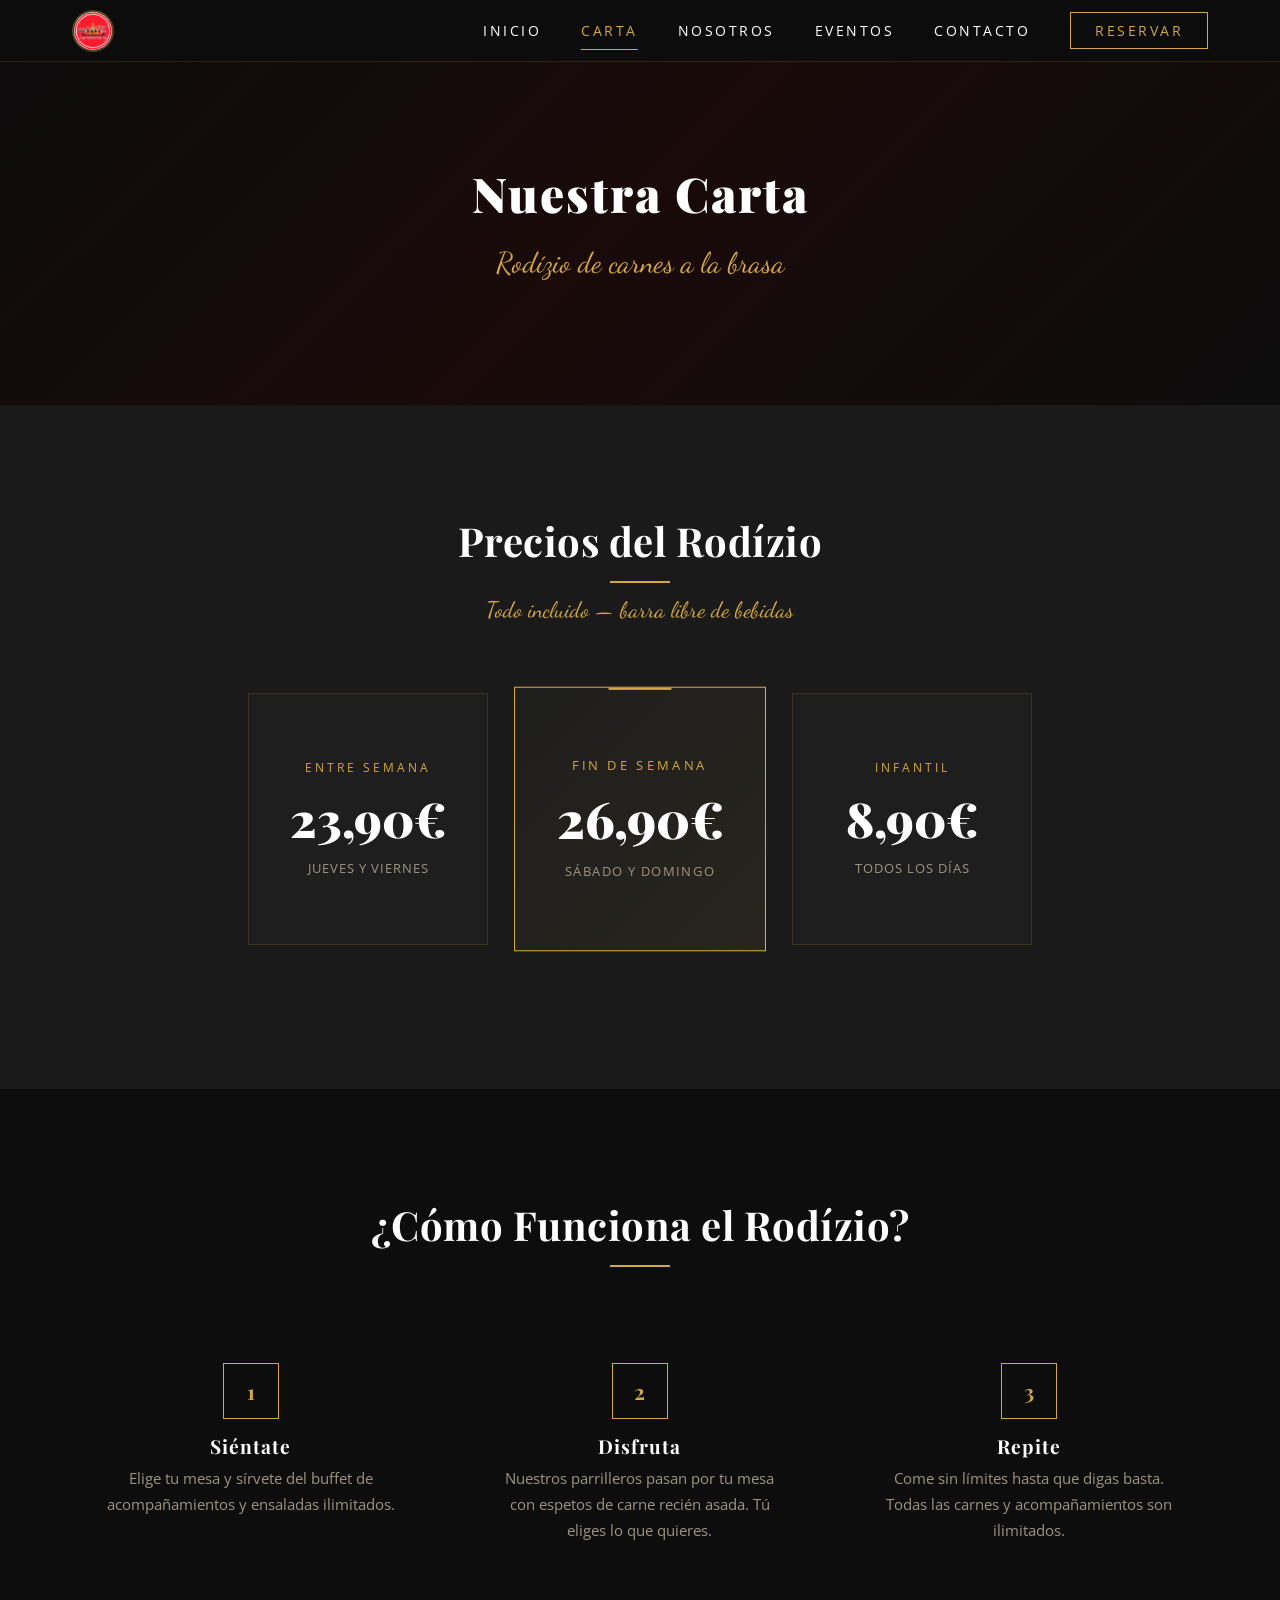
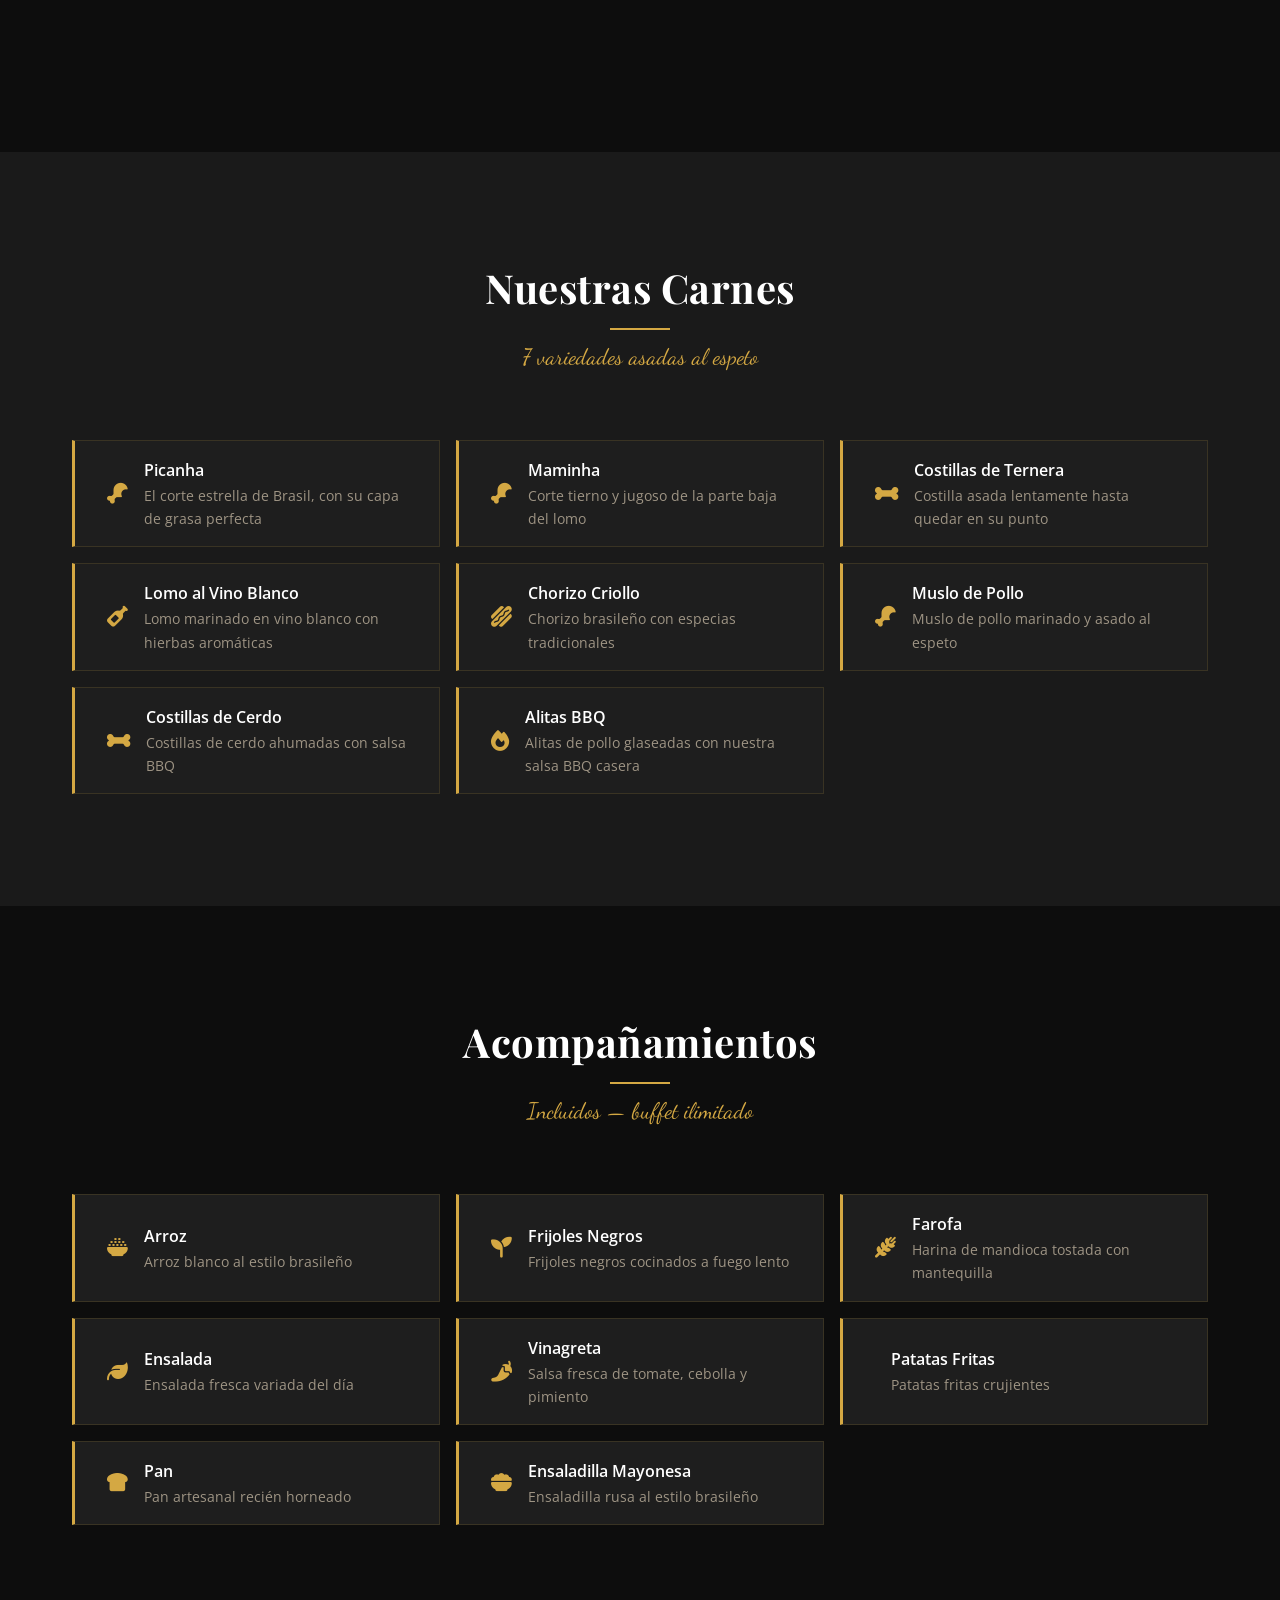
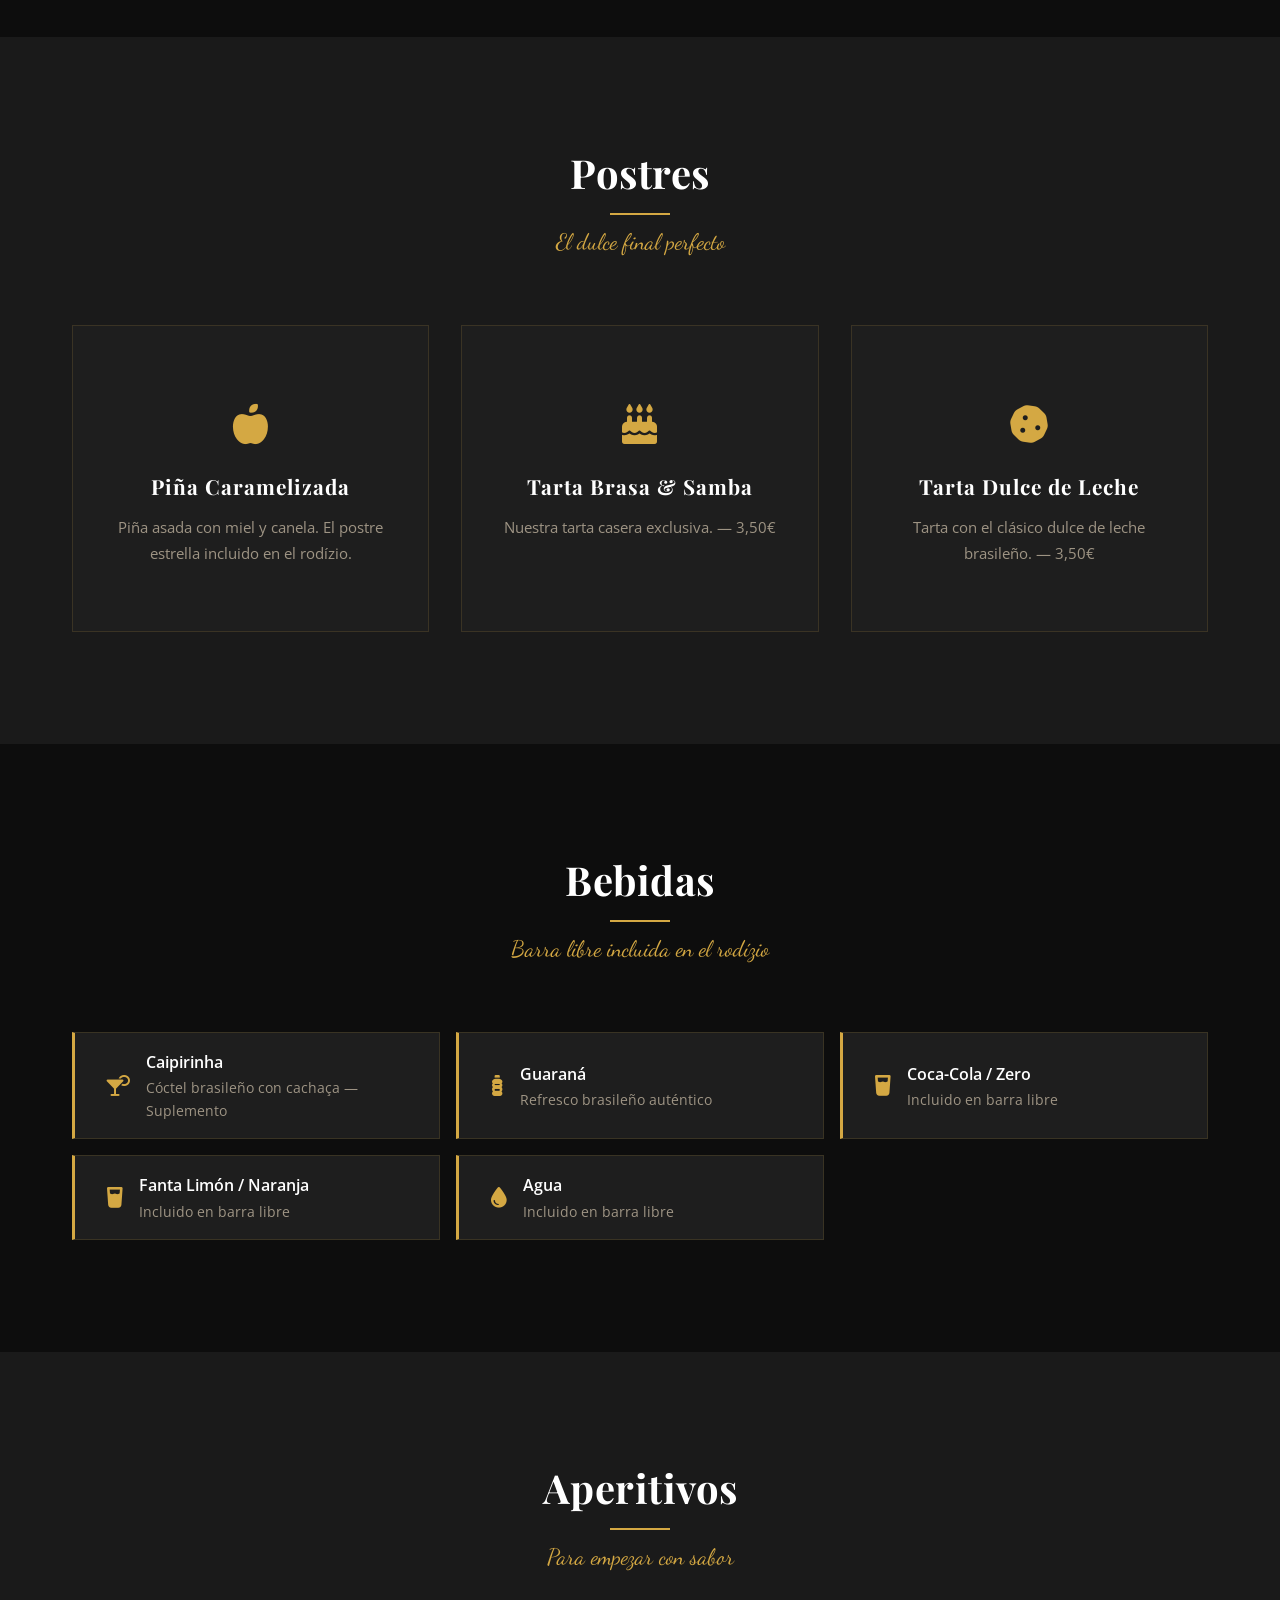
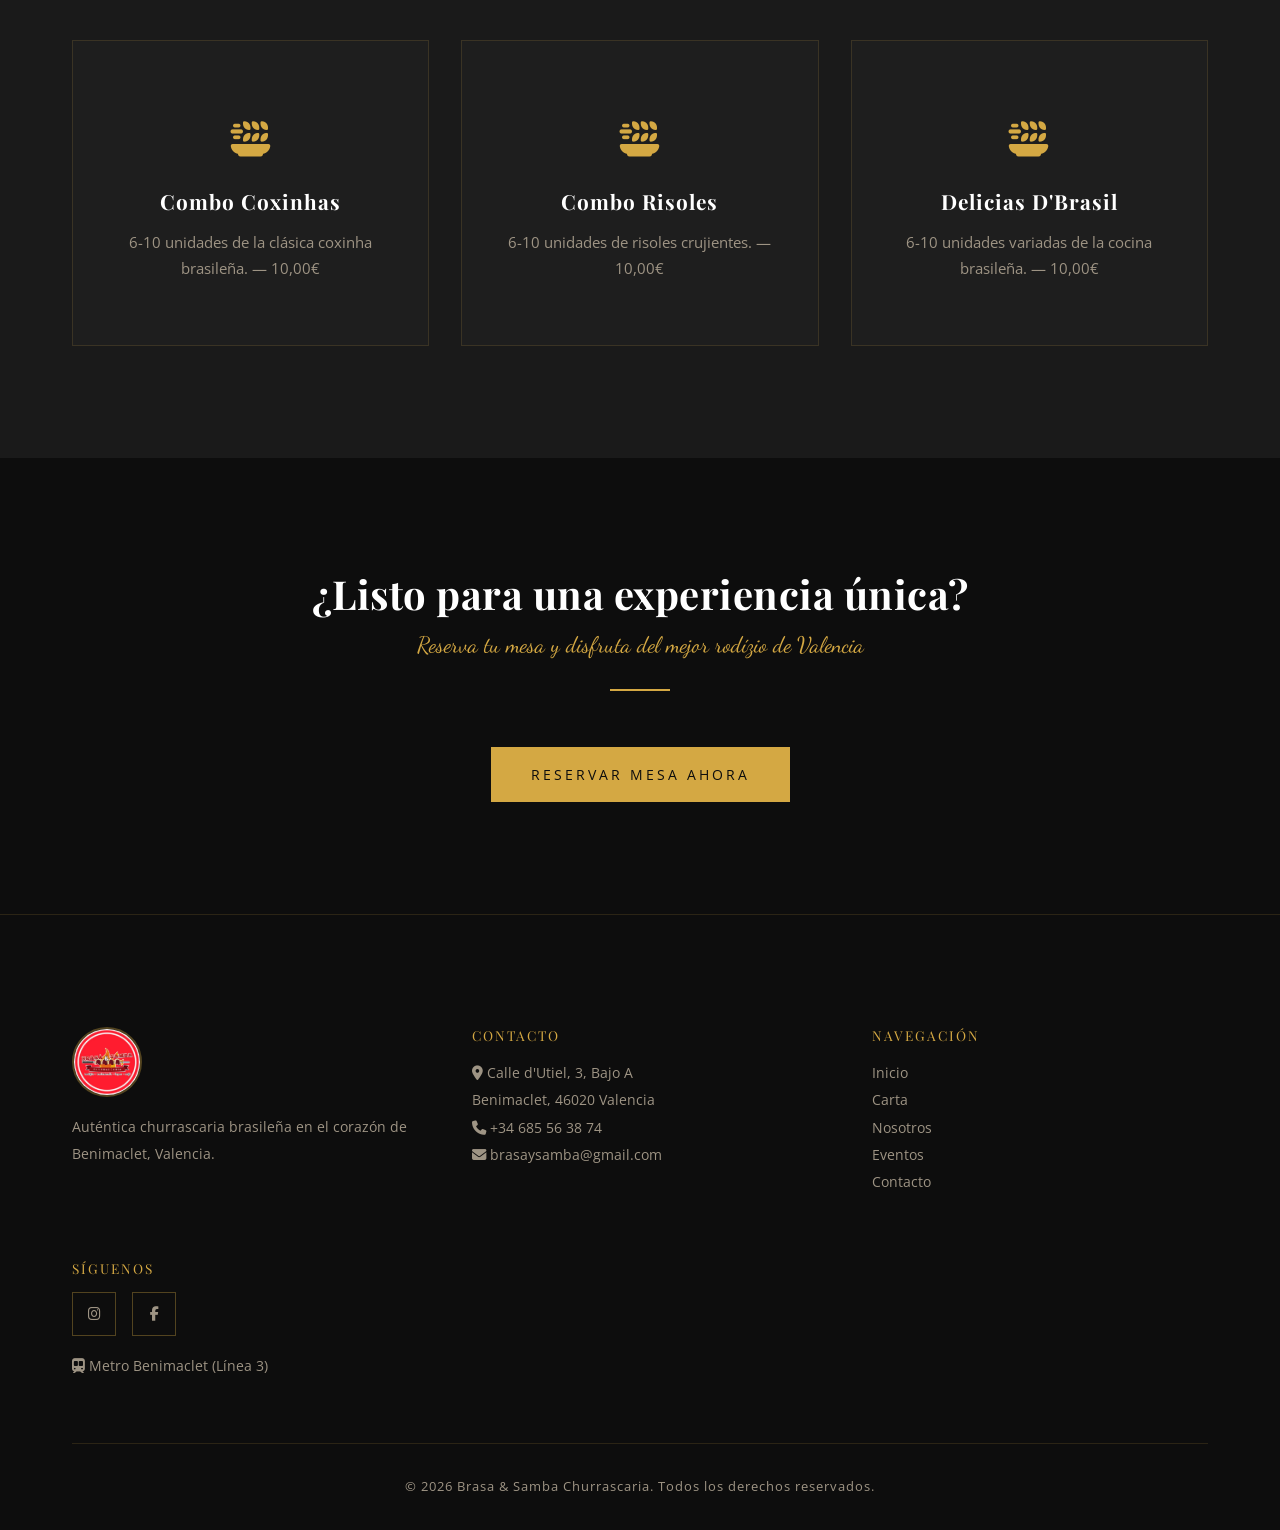
==== cardapio.html @ c69a7dac "feat: site completo Brasa & Samba Churrascaria Site estático (HTML/CSS/JS) para restaurante brasilei" ====
<!DOCTYPE html>
<html lang="es">
<head>
  <meta charset="UTF-8">
  <meta name="viewport" content="width=device-width, initial-scale=1.0">
  <meta name="description" content="Carta de Brasa & Samba — Rodízio de 7 carnes, acompañamientos ilimitados, postres y bebidas. Desde 23,90€.">
  <meta property="og:title" content="Carta | Brasa & Samba Churrascaria">
  <meta property="og:description" content="Rodízio de 7 carnes, acompañamientos ilimitados, postres y bebidas. Desde 23,90€ entre semana.">
  <meta property="og:image" content="assets/images/logo.jpeg">
  <meta property="og:type" content="restaurant.menu">
  <meta property="og:locale" content="es_ES">
  <title>Carta | Brasa & Samba Churrascaria</title>
  <link rel="preconnect" href="https://fonts.googleapis.com">
  <link rel="preconnect" href="https://fonts.gstatic.com" crossorigin>
  <link href="https://fonts.googleapis.com/css2?family=Playfair+Display:wght@400;700;900&family=Open+Sans:wght@300;400;600;700&family=Dancing+Script:wght@400;700&display=swap" rel="stylesheet">
  <link rel="stylesheet" href="https://cdnjs.cloudflare.com/ajax/libs/font-awesome/6.5.1/css/all.min.css" integrity="sha512-DTOQO9RWCH3ppGqcWaEA1BIZOC6xxalwEsw9c2QQeAIftl+Vegovlnee1c9QX4TctnWMn13TZye+giMm8e2LwA==" crossorigin="anonymous" referrerpolicy="no-referrer">
  <link rel="stylesheet" href="css/style.css">
  <link rel="icon" href="assets/images/logo.jpeg" type="image/jpeg">
</head>
<body>

  <!-- NAVBAR -->
  <nav class="navbar scrolled" id="navbar">
    <div class="container">
      <a href="index.html" class="navbar-logo">
        <img src="assets/images/logo.jpeg" alt="Brasa & Samba Logo">
      </a>
      <ul class="navbar-menu" id="navMenu">
        <li><a href="index.html">Inicio</a></li>
        <li><a href="cardapio.html" class="active">Carta</a></li>
        <li><a href="sobre.html">Nosotros</a></li>
        <li><a href="eventos.html">Eventos</a></li>
        <li><a href="contato.html">Contacto</a></li>
        <li><a href="contato.html" class="navbar-cta">Reservar</a></li>
      </ul>
      <button class="hamburger" id="hamburger" aria-label="Abrir menú">
        <span></span>
        <span></span>
        <span></span>
      </button>
    </div>
  </nav>

  <!-- HERO SMALL -->
  <section class="hero hero-small" style="background: linear-gradient(135deg, #0D0D0D 0%, #1a0a0a 50%, #0D0D0D 100%);">
    <div class="hero-content">
      <h1>Nuestra Carta</h1>
      <span class="accent-text">Rodízio de carnes a la brasa</span>
    </div>
  </section>

  <!-- PRECIOS -->
  <section class="section section-alt">
    <div class="container">
      <div class="section-title fade-in">
        <h2>Precios del Rodízio</h2>
        <p class="section-subtitle">Todo incluido — barra libre de bebidas</p>
      </div>
      <div class="price-section fade-in">
        <div class="price-badge">
          <div class="label">Entre Semana</div>
          <div class="price">23,90€</div>
          <div class="detail">Jueves y Viernes</div>
        </div>
        <div class="price-badge featured">
          <div class="label">Fin de Semana</div>
          <div class="price">26,90€</div>
          <div class="detail">Sábado y Domingo</div>
        </div>
        <div class="price-badge">
          <div class="label">Infantil</div>
          <div class="price">8,90€</div>
          <div class="detail">Todos los días</div>
        </div>
      </div>
    </div>
  </section>

  <!-- COMO FUNCIONA -->
  <section class="section">
    <div class="container">
      <div class="section-title fade-in">
        <h2>¿Cómo Funciona el Rodízio?</h2>
      </div>
      <div class="rodizio-steps fade-in">
        <div class="step">
          <div class="step-number">1</div>
          <h3>Siéntate</h3>
          <p>Elige tu mesa y sírvete del buffet de acompañamientos y ensaladas ilimitados.</p>
        </div>
        <div class="step">
          <div class="step-number">2</div>
          <h3>Disfruta</h3>
          <p>Nuestros parrilleros pasan por tu mesa con espetos de carne recién asada. Tú eliges lo que quieres.</p>
        </div>
        <div class="step">
          <div class="step-number">3</div>
          <h3>Repite</h3>
          <p>Come sin límites hasta que digas basta. Todas las carnes y acompañamientos son ilimitados.</p>
        </div>
      </div>
    </div>
  </section>

  <!-- CARNES -->
  <section class="section section-alt">
    <div class="container">
      <div class="section-title fade-in">
        <h2>Nuestras Carnes</h2>
        <p class="section-subtitle">7 variedades asadas al espeto</p>
      </div>
      <div class="menu-grid fade-in">
        <div class="menu-item">
          <div class="item-icon" aria-hidden="true"><i class="fa-solid fa-drumstick-bite"></i></div>
          <div>
            <div class="item-name">Picanha</div>
            <div class="item-desc">El corte estrella de Brasil, con su capa de grasa perfecta</div>
          </div>
        </div>
        <div class="menu-item">
          <div class="item-icon" aria-hidden="true"><i class="fa-solid fa-drumstick-bite"></i></div>
          <div>
            <div class="item-name">Maminha</div>
            <div class="item-desc">Corte tierno y jugoso de la parte baja del lomo</div>
          </div>
        </div>
        <div class="menu-item">
          <div class="item-icon" aria-hidden="true"><i class="fa-solid fa-bone"></i></div>
          <div>
            <div class="item-name">Costillas de Ternera</div>
            <div class="item-desc">Costilla asada lentamente hasta quedar en su punto</div>
          </div>
        </div>
        <div class="menu-item">
          <div class="item-icon" aria-hidden="true"><i class="fa-solid fa-wine-bottle"></i></div>
          <div>
            <div class="item-name">Lomo al Vino Blanco</div>
            <div class="item-desc">Lomo marinado en vino blanco con hierbas aromáticas</div>
          </div>
        </div>
        <div class="menu-item">
          <div class="item-icon" aria-hidden="true"><i class="fa-solid fa-hotdog"></i></div>
          <div>
            <div class="item-name">Chorizo Criollo</div>
            <div class="item-desc">Chorizo brasileño con especias tradicionales</div>
          </div>
        </div>
        <div class="menu-item">
          <div class="item-icon" aria-hidden="true"><i class="fa-solid fa-drumstick-bite"></i></div>
          <div>
            <div class="item-name">Muslo de Pollo</div>
            <div class="item-desc">Muslo de pollo marinado y asado al espeto</div>
          </div>
        </div>
        <div class="menu-item">
          <div class="item-icon" aria-hidden="true"><i class="fa-solid fa-bone"></i></div>
          <div>
            <div class="item-name">Costillas de Cerdo</div>
            <div class="item-desc">Costillas de cerdo ahumadas con salsa BBQ</div>
          </div>
        </div>
        <div class="menu-item">
          <div class="item-icon" aria-hidden="true"><i class="fa-solid fa-fire"></i></div>
          <div>
            <div class="item-name">Alitas BBQ</div>
            <div class="item-desc">Alitas de pollo glaseadas con nuestra salsa BBQ casera</div>
          </div>
        </div>
      </div>
    </div>
  </section>

  <!-- ACOMPAÑAMIENTOS -->
  <section class="section">
    <div class="container">
      <div class="section-title fade-in">
        <h2>Acompañamientos</h2>
        <p class="section-subtitle">Incluidos — buffet ilimitado</p>
      </div>
      <div class="menu-grid fade-in">
        <div class="menu-item">
          <div class="item-icon" aria-hidden="true"><i class="fa-solid fa-bowl-rice"></i></div>
          <div>
            <div class="item-name">Arroz</div>
            <div class="item-desc">Arroz blanco al estilo brasileño</div>
          </div>
        </div>
        <div class="menu-item">
          <div class="item-icon" aria-hidden="true"><i class="fa-solid fa-seedling"></i></div>
          <div>
            <div class="item-name">Frijoles Negros</div>
            <div class="item-desc">Frijoles negros cocinados a fuego lento</div>
          </div>
        </div>
        <div class="menu-item">
          <div class="item-icon" aria-hidden="true"><i class="fa-solid fa-wheat-awn"></i></div>
          <div>
            <div class="item-name">Farofa</div>
            <div class="item-desc">Harina de mandioca tostada con mantequilla</div>
          </div>
        </div>
        <div class="menu-item">
          <div class="item-icon" aria-hidden="true"><i class="fa-solid fa-leaf"></i></div>
          <div>
            <div class="item-name">Ensalada</div>
            <div class="item-desc">Ensalada fresca variada del día</div>
          </div>
        </div>
        <div class="menu-item">
          <div class="item-icon" aria-hidden="true"><i class="fa-solid fa-pepper-hot"></i></div>
          <div>
            <div class="item-name">Vinagreta</div>
            <div class="item-desc">Salsa fresca de tomate, cebolla y pimiento</div>
          </div>
        </div>
        <div class="menu-item">
          <div class="item-icon" aria-hidden="true"><i class="fa-solid fa-french-fries"></i></div>
          <div>
            <div class="item-name">Patatas Fritas</div>
            <div class="item-desc">Patatas fritas crujientes</div>
          </div>
        </div>
        <div class="menu-item">
          <div class="item-icon" aria-hidden="true"><i class="fa-solid fa-bread-slice"></i></div>
          <div>
            <div class="item-name">Pan</div>
            <div class="item-desc">Pan artesanal recién horneado</div>
          </div>
        </div>
        <div class="menu-item">
          <div class="item-icon" aria-hidden="true"><i class="fa-solid fa-bowl-food"></i></div>
          <div>
            <div class="item-name">Ensaladilla Mayonesa</div>
            <div class="item-desc">Ensaladilla rusa al estilo brasileño</div>
          </div>
        </div>
      </div>
    </div>
  </section>

  <!-- POSTRES -->
  <section class="section section-alt">
    <div class="container">
      <div class="section-title fade-in">
        <h2>Postres</h2>
        <p class="section-subtitle">El dulce final perfecto</p>
      </div>
      <div class="cards-grid fade-in">
        <div class="card card-icon">
          <div class="icon" aria-hidden="true"><i class="fa-solid fa-apple-whole"></i></div>
          <h3>Piña Caramelizada</h3>
          <p>Piña asada con miel y canela. El postre estrella incluido en el rodízio.</p>
        </div>
        <div class="card card-icon">
          <div class="icon" aria-hidden="true"><i class="fa-solid fa-cake-candles"></i></div>
          <h3>Tarta Brasa & Samba</h3>
          <p>Nuestra tarta casera exclusiva. — 3,50€</p>
        </div>
        <div class="card card-icon">
          <div class="icon" aria-hidden="true"><i class="fa-solid fa-cookie"></i></div>
          <h3>Tarta Dulce de Leche</h3>
          <p>Tarta con el clásico dulce de leche brasileño. — 3,50€</p>
        </div>
      </div>
    </div>
  </section>

  <!-- BEBIDAS -->
  <section class="section">
    <div class="container">
      <div class="section-title fade-in">
        <h2>Bebidas</h2>
        <p class="section-subtitle">Barra libre incluida en el rodízio</p>
      </div>
      <div class="menu-grid fade-in">
        <div class="menu-item">
          <div class="item-icon" aria-hidden="true"><i class="fa-solid fa-martini-glass-citrus"></i></div>
          <div>
            <div class="item-name">Caipirinha</div>
            <div class="item-desc">Cóctel brasileño con cachaça — Suplemento</div>
          </div>
        </div>
        <div class="menu-item">
          <div class="item-icon" aria-hidden="true"><i class="fa-solid fa-bottle-water"></i></div>
          <div>
            <div class="item-name">Guaraná</div>
            <div class="item-desc">Refresco brasileño auténtico</div>
          </div>
        </div>
        <div class="menu-item">
          <div class="item-icon" aria-hidden="true"><i class="fa-solid fa-glass-water"></i></div>
          <div>
            <div class="item-name">Coca-Cola / Zero</div>
            <div class="item-desc">Incluido en barra libre</div>
          </div>
        </div>
        <div class="menu-item">
          <div class="item-icon" aria-hidden="true"><i class="fa-solid fa-glass-water"></i></div>
          <div>
            <div class="item-name">Fanta Limón / Naranja</div>
            <div class="item-desc">Incluido en barra libre</div>
          </div>
        </div>
        <div class="menu-item">
          <div class="item-icon" aria-hidden="true"><i class="fa-solid fa-droplet"></i></div>
          <div>
            <div class="item-name">Agua</div>
            <div class="item-desc">Incluido en barra libre</div>
          </div>
        </div>
      </div>
    </div>
  </section>

  <!-- APERITIVOS -->
  <section class="section section-alt">
    <div class="container">
      <div class="section-title fade-in">
        <h2>Aperitivos</h2>
        <p class="section-subtitle">Para empezar con sabor</p>
      </div>
      <div class="cards-grid fade-in">
        <div class="card card-icon">
          <div class="icon" aria-hidden="true"><i class="fa-solid fa-plate-wheat"></i></div>
          <h3>Combo Coxinhas</h3>
          <p>6-10 unidades de la clásica coxinha brasileña. — 10,00€</p>
        </div>
        <div class="card card-icon">
          <div class="icon" aria-hidden="true"><i class="fa-solid fa-plate-wheat"></i></div>
          <h3>Combo Risoles</h3>
          <p>6-10 unidades de risoles crujientes. — 10,00€</p>
        </div>
        <div class="card card-icon">
          <div class="icon" aria-hidden="true"><i class="fa-solid fa-plate-wheat"></i></div>
          <h3>Delicias D'Brasil</h3>
          <p>6-10 unidades variadas de la cocina brasileña. — 10,00€</p>
        </div>
      </div>
    </div>
  </section>

  <!-- CTA -->
  <section class="section">
    <div class="container" style="text-align: center;">
      <div class="fade-in">
        <h2>¿Listo para una experiencia única?</h2>
        <p class="section-subtitle">Reserva tu mesa y disfruta del mejor rodízio de Valencia</p>
        <div style="width: 60px; height: 2px; background: var(--color-gold); margin: 1.5rem auto;"></div>
        <a href="contato.html" class="btn btn-primary" style="margin-top: 2rem;">Reservar Mesa Ahora</a>
      </div>
    </div>
  </section>

  <!-- FOOTER -->
  <footer class="footer">
    <div class="container">
      <div class="footer-grid">
        <div class="footer-col">
          <img src="assets/images/logo.jpeg" alt="Brasa & Samba" class="footer-logo">
          <p>Auténtica churrascaria brasileña en el corazón de Benimaclet, Valencia.</p>
        </div>
        <div class="footer-col">
          <h4>Contacto</h4>
          <p><i class="fa-solid fa-location-dot"></i> Calle d'Utiel, 3, Bajo A<br>
             Benimaclet, 46020 Valencia</p>
          <p><i class="fa-solid fa-phone"></i> <a href="tel:+34685563874">+34 685 56 38 74</a></p>
          <p><i class="fa-solid fa-envelope"></i> <a href="mailto:brasaysamba@gmail.com">brasaysamba@gmail.com</a></p>
        </div>
        <div class="footer-col">
          <h4>Navegación</h4>
          <p><a href="index.html">Inicio</a></p>
          <p><a href="cardapio.html">Carta</a></p>
          <p><a href="sobre.html">Nosotros</a></p>
          <p><a href="eventos.html">Eventos</a></p>
          <p><a href="contato.html">Contacto</a></p>
        </div>
        <div class="footer-col">
          <h4>Síguenos</h4>
          <div class="social-links">
            <a href="https://www.instagram.com/brasaysamba/" target="_blank" rel="noopener" aria-label="Instagram"><i class="fa-brands fa-instagram"></i></a>
            <a href="https://www.facebook.com/brasaysamba/" target="_blank" rel="noopener" aria-label="Facebook"><i class="fa-brands fa-facebook-f"></i></a>
          </div>
          <p style="margin-top: 1rem;"><i class="fa-solid fa-train-subway"></i> Metro Benimaclet (Línea 3)</p>
        </div>
      </div>
      <div class="footer-bottom">
        <p>&copy; 2026 Brasa & Samba Churrascaria. Todos los derechos reservados.</p>
      </div>
    </div>
  </footer>

  <script src="js/main.js"></script>
</body>
</html>
---- css/style.css ----
/* ========================================
   BRASA & SAMBA — Premium Dark Design System
   Inspired by upscale steakhouse aesthetics
   ======================================== */

/* Google Fonts loaded via <link> in HTML <head> for performance */

/* Design Tokens */
:root {
  --color-primary: #C62828;
  --color-primary-dark: #8E0000;
  --color-primary-light: #EF5350;
  --color-gold: #D4A843;
  --color-gold-dark: #B8902F;
  --color-gold-light: #E8C76A;
  --color-dark: #0D0D0D;
  --color-dark-medium: #1A1A1A;
  --color-dark-light: #252525;
  --color-dark-card: #1E1E1E;
  --color-cream: #F5E6C8;
  --color-cream-dark: #D4C5A9;
  --color-white: #FFFFFF;
  --color-text: #E8E0D0;
  --color-text-muted: #9E9484;
  --color-border: rgba(212, 168, 67, 0.15);
  --color-border-strong: rgba(212, 168, 67, 0.35);
  --color-overlay: rgba(13, 13, 13, 0.65);

  --font-heading: 'Playfair Display', Georgia, serif;
  --font-body: 'Open Sans', Arial, sans-serif;
  --font-accent: 'Dancing Script', cursive;

  --spacing-xs: 0.5rem;
  --spacing-sm: 1rem;
  --spacing-md: 2rem;
  --spacing-lg: 4rem;
  --spacing-xl: 7rem;
  --spacing-2xl: 10rem;

  --shadow-sm: 0 2px 8px rgba(0,0,0,0.3);
  --shadow-md: 0 4px 16px rgba(0,0,0,0.4);
  --shadow-lg: 0 8px 32px rgba(0,0,0,0.5);
  --shadow-gold: 0 4px 20px rgba(212, 168, 67, 0.15);

  --radius-sm: 2px;
  --radius-md: 4px;
  --radius-lg: 8px;
  --radius-full: 50%;

  --transition: all 0.3s ease;
  --transition-slow: all 0.5s ease;
  --max-width: 1200px;
}

/* Reset */
*,
*::before,
*::after {
  margin: 0;
  padding: 0;
  box-sizing: border-box;
}

html {
  scroll-behavior: smooth;
  font-size: 16px;
}

body {
  font-family: var(--font-body);
  color: var(--color-text);
  background-color: var(--color-dark);
  line-height: 1.7;
  overflow-x: hidden;
}

a {
  text-decoration: none;
  color: inherit;
  transition: var(--transition);
}

ul {
  list-style: none;
}

img {
  max-width: 100%;
  height: auto;
  display: block;
}

/* Selection */
::selection {
  background: var(--color-gold);
  color: var(--color-dark);
}

/* ========================================
   TYPOGRAPHY
   ======================================== */
h1, h2, h3, h4 {
  font-family: var(--font-heading);
  font-weight: 700;
  line-height: 1.2;
  color: var(--color-white);
}

h1 { font-size: 3.5rem; letter-spacing: 1px; }
h2 { font-size: 2.5rem; letter-spacing: 0.5px; }
h3 { font-size: 1.5rem; }
h4 { font-size: 1.2rem; }

.accent-text {
  font-family: var(--font-accent);
  color: var(--color-gold);
}

.section-title {
  text-align: center;
  margin-bottom: var(--spacing-lg);
  position: relative;
}

.section-title h2 {
  display: inline-block;
  position: relative;
}

.section-title h2::after {
  content: '';
  display: block;
  width: 60px;
  height: 2px;
  background: var(--color-gold);
  margin: var(--spacing-sm) auto 0;
}

.section-subtitle {
  font-family: var(--font-accent);
  color: var(--color-gold);
  font-size: 1.4rem;
  margin-top: var(--spacing-xs);
}

/* Decorative separator */
.separator {
  display: flex;
  align-items: center;
  justify-content: center;
  gap: 1rem;
  margin: var(--spacing-md) 0;
}

.separator::before,
.separator::after {
  content: '';
  width: 80px;
  height: 1px;
  background: var(--color-border-strong);
}

/* ========================================
   NAVBAR
   ======================================== */
.navbar {
  position: fixed;
  top: 0;
  left: 0;
  width: 100%;
  z-index: 1000;
  background: transparent;
  padding: 1.2rem 0;
  transition: var(--transition);
}

.navbar.scrolled {
  background: rgba(13, 13, 13, 0.95);
  backdrop-filter: blur(10px);
  -webkit-backdrop-filter: blur(10px);
  box-shadow: 0 1px 0 var(--color-border);
  padding: 0.6rem 0;
}

.navbar .container {
  display: flex;
  justify-content: space-between;
  align-items: center;
}

.navbar-logo img {
  height: 55px;
  width: auto;
  border-radius: var(--radius-full);
  transition: var(--transition);
  border: 2px solid var(--color-border-strong);
}

.navbar.scrolled .navbar-logo img {
  height: 42px;
}

.navbar-menu {
  display: flex;
  align-items: center;
  gap: 2.5rem;
}

.navbar-menu a {
  color: var(--color-white);
  font-weight: 400;
  font-size: 0.85rem;
  text-transform: uppercase;
  letter-spacing: 2.5px;
  padding: var(--spacing-xs) 0;
  position: relative;
}

.navbar-menu a::after {
  content: '';
  position: absolute;
  bottom: -2px;
  left: 50%;
  width: 0;
  height: 1px;
  background: var(--color-gold);
  transition: var(--transition);
  transform: translateX(-50%);
}

.navbar-menu a:hover::after,
.navbar-menu a.active::after {
  width: 100%;
}

.navbar-menu a:hover,
.navbar-menu a.active {
  color: var(--color-gold);
}

.navbar-cta {
  background: transparent !important;
  color: var(--color-gold) !important;
  padding: 0.5rem 1.5rem !important;
  border: 1px solid var(--color-gold) !important;
  letter-spacing: 2.5px !important;
  font-size: 0.85rem !important;
}

.navbar-cta:hover {
  background: var(--color-gold) !important;
  color: var(--color-dark) !important;
  transform: none;
}

.navbar-cta::after {
  display: none !important;
}

/* Hamburger */
.hamburger {
  display: none;
  flex-direction: column;
  gap: 6px;
  cursor: pointer;
  z-index: 1001;
  background: none;
  border: none;
  padding: 5px;
}

.hamburger span {
  width: 28px;
  height: 2px;
  background: var(--color-white);
  border-radius: 0;
  transition: var(--transition);
}

.hamburger.active span:nth-child(1) {
  transform: rotate(45deg) translate(6px, 6px);
}

.hamburger.active span:nth-child(2) {
  opacity: 0;
}

.hamburger.active span:nth-child(3) {
  transform: rotate(-45deg) translate(6px, -6px);
}

/* ========================================
   CONTAINER
   ======================================== */
.container {
  width: 100%;
  max-width: var(--max-width);
  margin: 0 auto;
  padding: 0 var(--spacing-md);
}

/* ========================================
   HERO
   ======================================== */
.hero {
  position: relative;
  min-height: 100vh;
  display: flex;
  align-items: center;
  justify-content: center;
  text-align: center;
  color: var(--color-white);
  background-size: cover;
  background-position: center;
  background-attachment: fixed;
}

.hero.has-bg::before {
  content: '';
  position: absolute;
  top: 0;
  left: 0;
  width: 100%;
  height: 100%;
  background: var(--color-overlay);
}

.hero-content {
  position: relative;
  z-index: 1;
  max-width: 800px;
  padding: var(--spacing-md);
}

.hero-logo {
  width: 160px;
  height: 160px;
  border-radius: var(--radius-full);
  margin: 0 auto var(--spacing-md);
  box-shadow: var(--shadow-lg);
  border: 3px solid var(--color-border-strong);
}

.hero h1 {
  font-size: 4rem;
  margin-bottom: var(--spacing-sm);
  font-weight: 900;
  letter-spacing: 3px;
}

.hero .accent-text {
  font-size: 1.8rem;
  display: block;
  margin-bottom: var(--spacing-md);
}

.hero-buttons {
  display: flex;
  gap: var(--spacing-sm);
  justify-content: center;
  flex-wrap: wrap;
  margin-top: var(--spacing-md);
}

/* Hero small (subpages) */
.hero-small {
  min-height: 45vh;
  padding-top: 80px;
}

.hero-small h1 {
  font-size: 3rem;
  letter-spacing: 2px;
}

/* ========================================
   BUTTONS
   ======================================== */
.btn {
  display: inline-block;
  padding: 1rem 2.5rem;
  font-family: var(--font-body);
  font-weight: 400;
  font-size: 0.85rem;
  text-transform: uppercase;
  letter-spacing: 3px;
  border: none;
  cursor: pointer;
  transition: var(--transition);
  text-align: center;
}

.btn-primary {
  background: var(--color-gold);
  color: var(--color-dark);
}

.btn-primary:hover {
  background: var(--color-gold-light);
  box-shadow: var(--shadow-gold);
  transform: translateY(-2px);
}

.btn-secondary {
  background: transparent;
  color: var(--color-gold);
  border: 1px solid var(--color-gold);
}

.btn-secondary:hover {
  background: var(--color-gold);
  color: var(--color-dark);
  transform: translateY(-2px);
}

.btn-outline {
  background: transparent;
  color: var(--color-white);
  border: 1px solid var(--color-white);
}

.btn-outline:hover {
  background: var(--color-white);
  color: var(--color-dark);
  transform: translateY(-2px);
}

/* ========================================
   SECTIONS
   ======================================== */
.section {
  padding: var(--spacing-xl) 0;
}

.section-alt {
  background: var(--color-dark-medium);
}

.section-dark {
  background: var(--color-dark);
}

.section-warm {
  background: var(--color-dark-light);
}

.section-dark .section-title h2::after,
.section-alt .section-title h2::after {
  background: var(--color-gold);
}

/* ========================================
   CARDS
   ======================================== */
.cards-grid {
  display: grid;
  grid-template-columns: repeat(auto-fit, minmax(300px, 1fr));
  gap: var(--spacing-md);
}

.card {
  background: var(--color-dark-card);
  border: 1px solid var(--color-border);
  overflow: hidden;
  transition: var(--transition);
}

.card:hover {
  transform: translateY(-5px);
  border-color: var(--color-border-strong);
  box-shadow: var(--shadow-md);
}

.card-image {
  width: 100%;
  height: 220px;
  object-fit: cover;
}

.card-body {
  padding: var(--spacing-md);
}

.card-body h3 {
  margin-bottom: var(--spacing-xs);
  color: var(--color-white);
}

.card-body p {
  color: var(--color-text-muted);
  font-size: 0.95rem;
}

/* Card icon */
.card-icon {
  text-align: center;
  padding: var(--spacing-lg) var(--spacing-md);
}

.card-icon .icon {
  font-size: 2.5rem;
  margin-bottom: var(--spacing-sm);
  color: var(--color-gold);
}

.card-icon h3 {
  font-size: 1.3rem;
  margin-bottom: var(--spacing-sm);
  letter-spacing: 1px;
}

.card-icon p {
  color: var(--color-text-muted);
  font-size: 0.95rem;
  line-height: 1.7;
}

.item-icon i,
.contact-icon i {
  color: var(--color-gold);
}

.day-icon i {
  color: var(--color-white);
}

/* ========================================
   PRICE BADGES
   ======================================== */
.price-section {
  display: flex;
  justify-content: center;
  gap: var(--spacing-md);
  flex-wrap: wrap;
  margin: var(--spacing-md) 0;
}

.price-badge {
  background: var(--color-dark-card);
  color: var(--color-white);
  border: 1px solid var(--color-border);
  padding: var(--spacing-lg) var(--spacing-md);
  text-align: center;
  min-width: 240px;
  transition: var(--transition);
  position: relative;
}

.price-badge:hover {
  border-color: var(--color-gold);
  box-shadow: var(--shadow-gold);
  transform: translateY(-3px);
}

.price-badge.featured {
  border-color: var(--color-gold);
  background: linear-gradient(135deg, var(--color-dark-card) 0%, rgba(212, 168, 67, 0.08) 100%);
  transform: scale(1.05);
}

.price-badge.featured::before {
  content: '';
  position: absolute;
  top: 0;
  left: 50%;
  transform: translateX(-50%);
  width: 60px;
  height: 2px;
  background: var(--color-gold);
}

.price-badge.featured:hover {
  transform: scale(1.08);
}

.price-badge .label {
  font-size: 0.75rem;
  text-transform: uppercase;
  letter-spacing: 3px;
  font-weight: 400;
  margin-bottom: var(--spacing-sm);
  color: var(--color-gold);
}

.price-badge .price {
  font-family: var(--font-heading);
  font-size: 3rem;
  font-weight: 900;
  line-height: 1;
  color: var(--color-white);
}

.price-badge .price small {
  font-size: 1rem;
  font-weight: 400;
}

.price-badge .detail {
  font-size: 0.8rem;
  margin-top: var(--spacing-sm);
  color: var(--color-text-muted);
  letter-spacing: 1px;
  text-transform: uppercase;
}

/* ========================================
   ABOUT SPLIT
   ======================================== */
.about-split {
  display: grid;
  grid-template-columns: 1fr 1fr;
  gap: var(--spacing-xl);
  align-items: center;
}

.about-split .about-text p {
  margin-bottom: var(--spacing-sm);
  color: var(--color-text-muted);
  font-size: 1.05rem;
}

.about-split .about-image {
  overflow: hidden;
  border: 1px solid var(--color-border);
}

.about-split .about-image img {
  width: 100%;
  height: 400px;
  object-fit: cover;
}

/* ========================================
   RODIZIO STEPS
   ======================================== */
.rodizio-steps {
  display: grid;
  grid-template-columns: repeat(3, 1fr);
  gap: var(--spacing-md);
  text-align: center;
  margin: var(--spacing-lg) 0;
}

.step {
  padding: var(--spacing-md);
  position: relative;
}

.step .step-number {
  display: inline-flex;
  align-items: center;
  justify-content: center;
  width: 56px;
  height: 56px;
  border: 1px solid var(--color-gold);
  color: var(--color-gold);
  font-family: var(--font-heading);
  font-size: 1.3rem;
  font-weight: 700;
  margin-bottom: var(--spacing-sm);
}

.step h3 {
  margin-bottom: var(--spacing-xs);
  font-size: 1.2rem;
  letter-spacing: 1px;
}

.step p {
  color: var(--color-text-muted);
  font-size: 0.95rem;
}

/* ========================================
   MENU ITEMS GRID
   ======================================== */
.menu-grid {
  display: grid;
  grid-template-columns: repeat(auto-fit, minmax(280px, 1fr));
  gap: var(--spacing-sm);
}

.menu-item {
  display: flex;
  align-items: center;
  gap: var(--spacing-sm);
  padding: var(--spacing-sm) var(--spacing-md);
  background: var(--color-dark-card);
  border: 1px solid var(--color-border);
  border-left: 3px solid var(--color-gold);
  transition: var(--transition);
}

.menu-item:hover {
  background: var(--color-dark-light);
  border-color: var(--color-border-strong);
  transform: translateX(5px);
}

.menu-item .item-icon {
  font-size: 1.3rem;
  flex-shrink: 0;
  color: var(--color-gold);
}

.menu-item .item-name {
  font-weight: 600;
  color: var(--color-white);
}

.menu-item .item-desc {
  font-size: 0.85rem;
  color: var(--color-text-muted);
}

/* ========================================
   CONTACT
   ======================================== */
.contact-grid {
  display: grid;
  grid-template-columns: 1fr 1fr;
  gap: var(--spacing-xl);
}

.contact-form {
  display: flex;
  flex-direction: column;
  gap: var(--spacing-sm);
}

.form-group {
  display: flex;
  flex-direction: column;
  gap: 0.4rem;
}

.form-group label {
  font-weight: 400;
  font-size: 0.8rem;
  color: var(--color-gold);
  text-transform: uppercase;
  letter-spacing: 2px;
}

.form-group input,
.form-group textarea,
.form-group select {
  padding: 0.9rem 1rem;
  border: 1px solid var(--color-border);
  background: var(--color-dark-card);
  color: var(--color-white);
  font-family: var(--font-body);
  font-size: 1rem;
  transition: var(--transition);
}

.form-group input::placeholder,
.form-group textarea::placeholder {
  color: var(--color-text-muted);
}

.form-group input:focus,
.form-group textarea:focus,
.form-group select:focus {
  outline: none;
  border-color: var(--color-gold);
  box-shadow: 0 0 0 1px rgba(212, 168, 67, 0.2);
}

.form-group textarea {
  resize: vertical;
  min-height: 120px;
}

.form-group select {
  appearance: none;
  -webkit-appearance: none;
  background-image: url("data:image/svg+xml,%3Csvg xmlns='http://www.w3.org/2000/svg' width='12' height='12' viewBox='0 0 12 12'%3E%3Cpath fill='%23D4A843' d='M6 8L1 3h10z'/%3E%3C/svg%3E");
  background-repeat: no-repeat;
  background-position: right 1rem center;
  padding-right: 2.5rem;
}

.form-group select option {
  background: var(--color-dark-card);
  color: var(--color-white);
}

.form-row {
  display: grid;
  grid-template-columns: 1fr 1fr;
  gap: var(--spacing-sm);
}

.contact-info {
  display: flex;
  flex-direction: column;
  gap: var(--spacing-md);
}

.contact-item {
  display: flex;
  align-items: flex-start;
  gap: var(--spacing-sm);
}

.contact-item .contact-icon {
  font-size: 1.2rem;
  flex-shrink: 0;
  width: 40px;
  text-align: center;
  color: var(--color-gold);
}

.contact-item h4 {
  margin-bottom: 0.2rem;
  font-size: 1rem;
  letter-spacing: 1px;
}

.contact-item p {
  color: var(--color-text-muted);
  font-size: 0.95rem;
}

.contact-item a {
  color: var(--color-text-muted);
}

.contact-item a:hover {
  color: var(--color-gold);
}

.map-container {
  width: 100%;
  height: 400px;
  overflow: hidden;
  box-shadow: var(--shadow-md);
  margin-top: var(--spacing-md);
  border: 1px solid var(--color-border);
}

.map-container iframe {
  width: 100%;
  height: 100%;
  border: none;
  filter: grayscale(0.3) brightness(0.8);
}

/* ========================================
   EVENTS
   ======================================== */
.event-card {
  display: grid;
  grid-template-columns: 120px 1fr;
  gap: var(--spacing-md);
  background: var(--color-dark-card);
  border: 1px solid var(--color-border);
  padding: var(--spacing-md);
  transition: var(--transition);
  align-items: center;
}

.event-card:hover {
  border-color: var(--color-gold);
  box-shadow: var(--shadow-gold);
  transform: translateY(-3px);
}

.event-day {
  text-align: center;
  border: 1px solid var(--color-gold);
  padding: var(--spacing-sm);
}

.event-day .day-name {
  font-family: var(--font-heading);
  font-size: 1.2rem;
  font-weight: 700;
  color: var(--color-gold);
}

.event-day .day-icon {
  font-size: 1.8rem;
  margin-top: 0.3rem;
  color: var(--color-gold);
}

.event-details h3 {
  margin-bottom: var(--spacing-xs);
  letter-spacing: 1px;
}

.event-details p {
  color: var(--color-text-muted);
  font-size: 0.95rem;
}

.events-grid {
  display: grid;
  grid-template-columns: repeat(auto-fit, minmax(400px, 1fr));
  gap: var(--spacing-md);
}

/* ========================================
   SOCIAL LINKS
   ======================================== */
.social-links {
  display: flex;
  gap: var(--spacing-sm);
}

.social-links a {
  display: inline-flex;
  align-items: center;
  justify-content: center;
  width: 44px;
  height: 44px;
  border: 1px solid var(--color-border-strong);
  color: var(--color-gold);
  font-size: 1.1rem;
  transition: var(--transition);
}

.social-links a:hover {
  background: var(--color-gold);
  color: var(--color-dark);
  border-color: var(--color-gold);
}

/* ========================================
   FOOTER
   ======================================== */
.footer {
  background: var(--color-dark);
  color: var(--color-text-muted);
  padding: var(--spacing-xl) 0 var(--spacing-md);
  border-top: 1px solid var(--color-border);
}

.footer-grid {
  display: grid;
  grid-template-columns: repeat(auto-fit, minmax(250px, 1fr));
  gap: var(--spacing-lg);
  margin-bottom: var(--spacing-lg);
}

.footer-col h4 {
  color: var(--color-gold);
  margin-bottom: var(--spacing-sm);
  font-size: 0.85rem;
  text-transform: uppercase;
  letter-spacing: 2px;
  font-weight: 400;
}

.footer-col p,
.footer-col a {
  color: var(--color-text-muted);
  font-size: 0.9rem;
  line-height: 1.9;
}

.footer-col a:hover {
  color: var(--color-gold);
}

.footer-col .footer-logo {
  height: 70px;
  width: 70px;
  border-radius: var(--radius-full);
  margin-bottom: var(--spacing-sm);
  border: 2px solid var(--color-border-strong);
}

.footer-bottom {
  text-align: center;
  padding-top: var(--spacing-md);
  border-top: 1px solid var(--color-border);
  font-size: 0.8rem;
  color: var(--color-text-muted);
  letter-spacing: 1px;
}

/* ========================================
   ANIMATIONS
   ======================================== */
.fade-in {
  opacity: 0;
  transform: translateY(20px);
  transition: opacity 0.8s ease, transform 0.8s ease;
}

.fade-in.visible {
  opacity: 1;
  transform: translateY(0);
}

/* ========================================
   RESPONSIVE
   ======================================== */
@media (max-width: 992px) {
  h1 { font-size: 2.5rem; }
  h2 { font-size: 2rem; }

  .hero h1 { font-size: 3rem; }
  .hero .accent-text { font-size: 1.4rem; }

  .about-split {
    grid-template-columns: 1fr;
  }

  .rodizio-steps {
    grid-template-columns: 1fr;
    gap: var(--spacing-sm);
  }

  .events-grid {
    grid-template-columns: 1fr;
  }

  .section {
    padding: var(--spacing-xl) 0;
  }
}

@media (max-width: 768px) {
  h1 { font-size: 2rem; }
  h2 { font-size: 1.6rem; }

  .hero h1 { font-size: 2.5rem; letter-spacing: 2px; }
  .hero-logo { width: 120px; height: 120px; }

  .navbar-menu {
    position: fixed;
    top: 0;
    right: -100%;
    width: 80%;
    max-width: 350px;
    height: 100vh;
    background: rgba(13, 13, 13, 0.98);
    flex-direction: column;
    justify-content: center;
    gap: var(--spacing-md);
    transition: var(--transition);
    box-shadow: var(--shadow-lg);
    border-left: 1px solid var(--color-border);
  }

  .navbar-menu.active {
    right: 0;
  }

  .navbar-menu a {
    font-size: 1rem;
    letter-spacing: 3px;
  }

  .hamburger {
    display: flex;
  }

  .contact-grid {
    grid-template-columns: 1fr;
  }

  .form-row {
    grid-template-columns: 1fr;
  }

  .price-badge .price {
    font-size: 2.5rem;
  }

  .event-card {
    grid-template-columns: 1fr;
    text-align: center;
  }

  .section {
    padding: var(--spacing-lg) 0;
  }

  .btn {
    width: 100%;
    text-align: center;
  }

  .hero-buttons {
    flex-direction: column;
    align-items: center;
  }
}

@media (max-width: 480px) {
  .hero h1 { font-size: 2rem; letter-spacing: 1px; }
  .hero .accent-text { font-size: 1.2rem; }
  .hero-logo { width: 100px; height: 100px; }

  .cards-grid {
    grid-template-columns: 1fr;
  }

  .price-section {
    flex-direction: column;
    align-items: center;
  }

  .price-badge {
    width: 100%;
    max-width: 300px;
  }
}
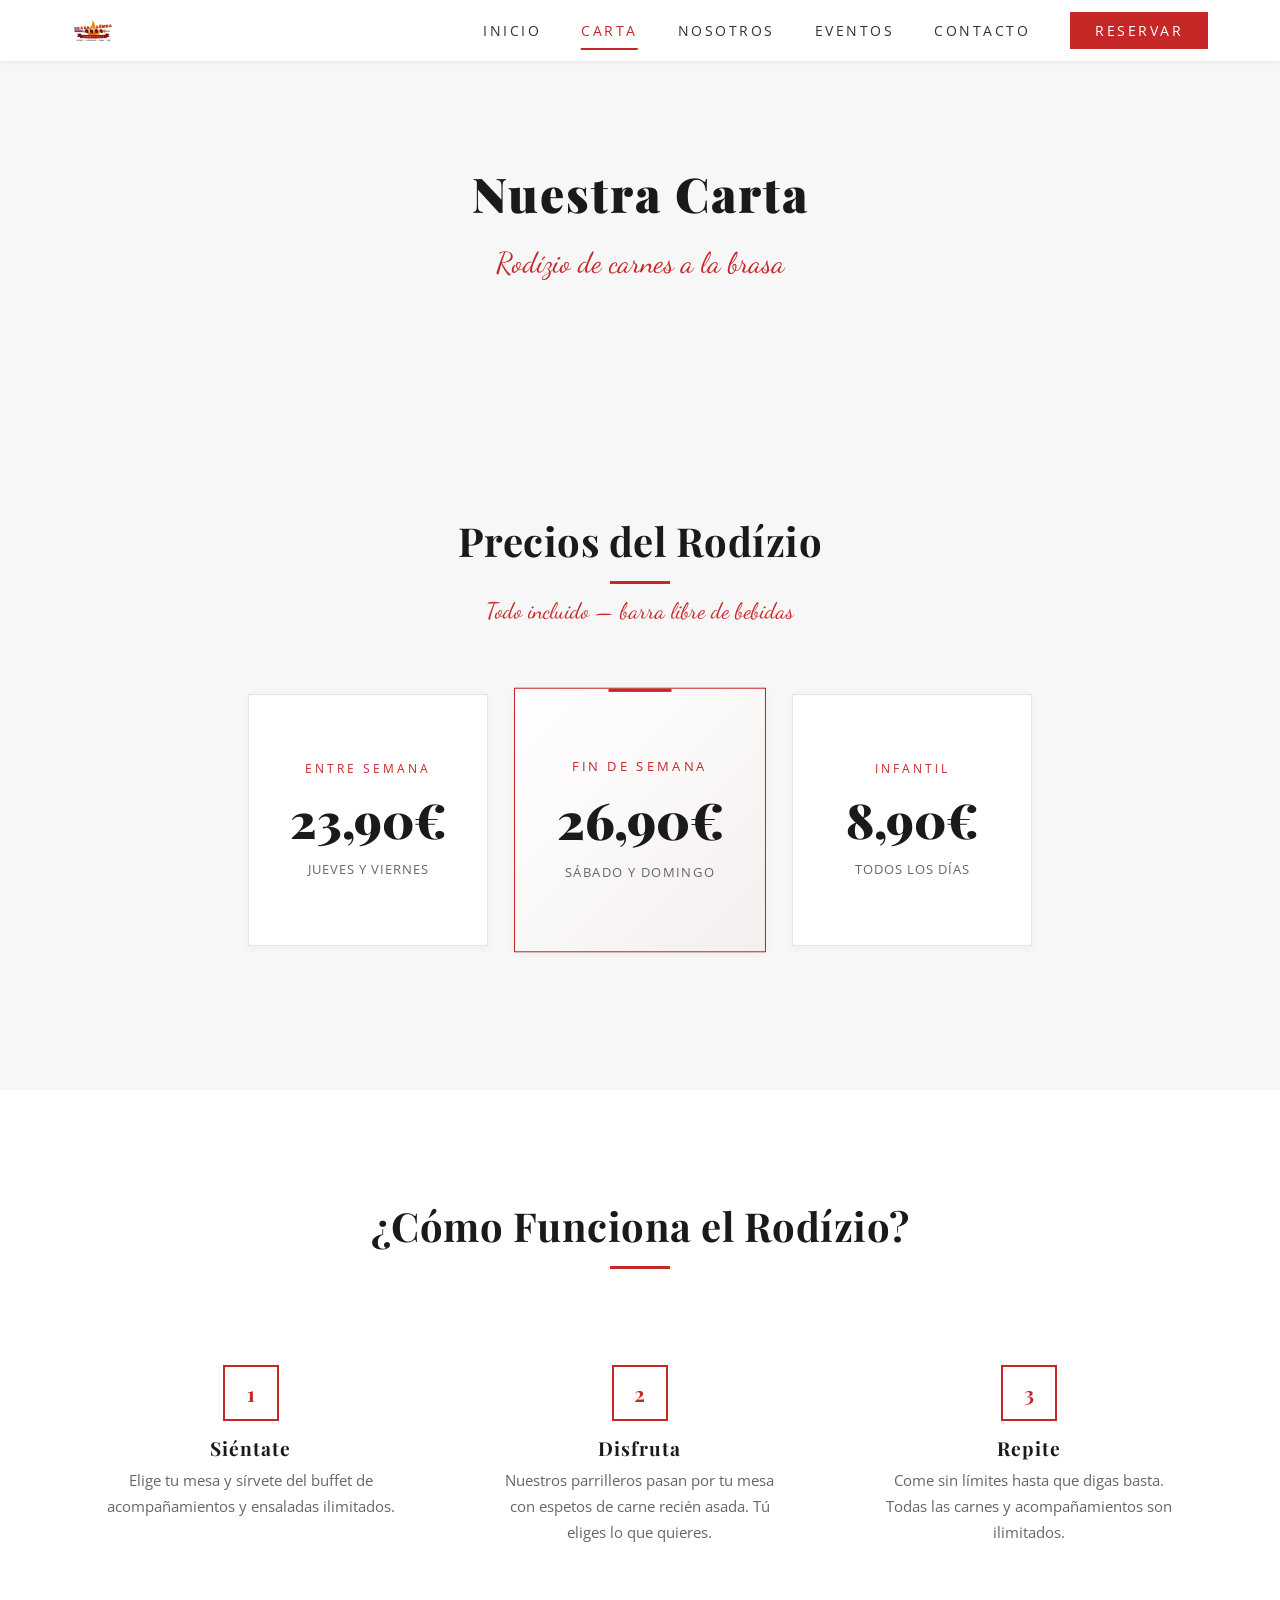
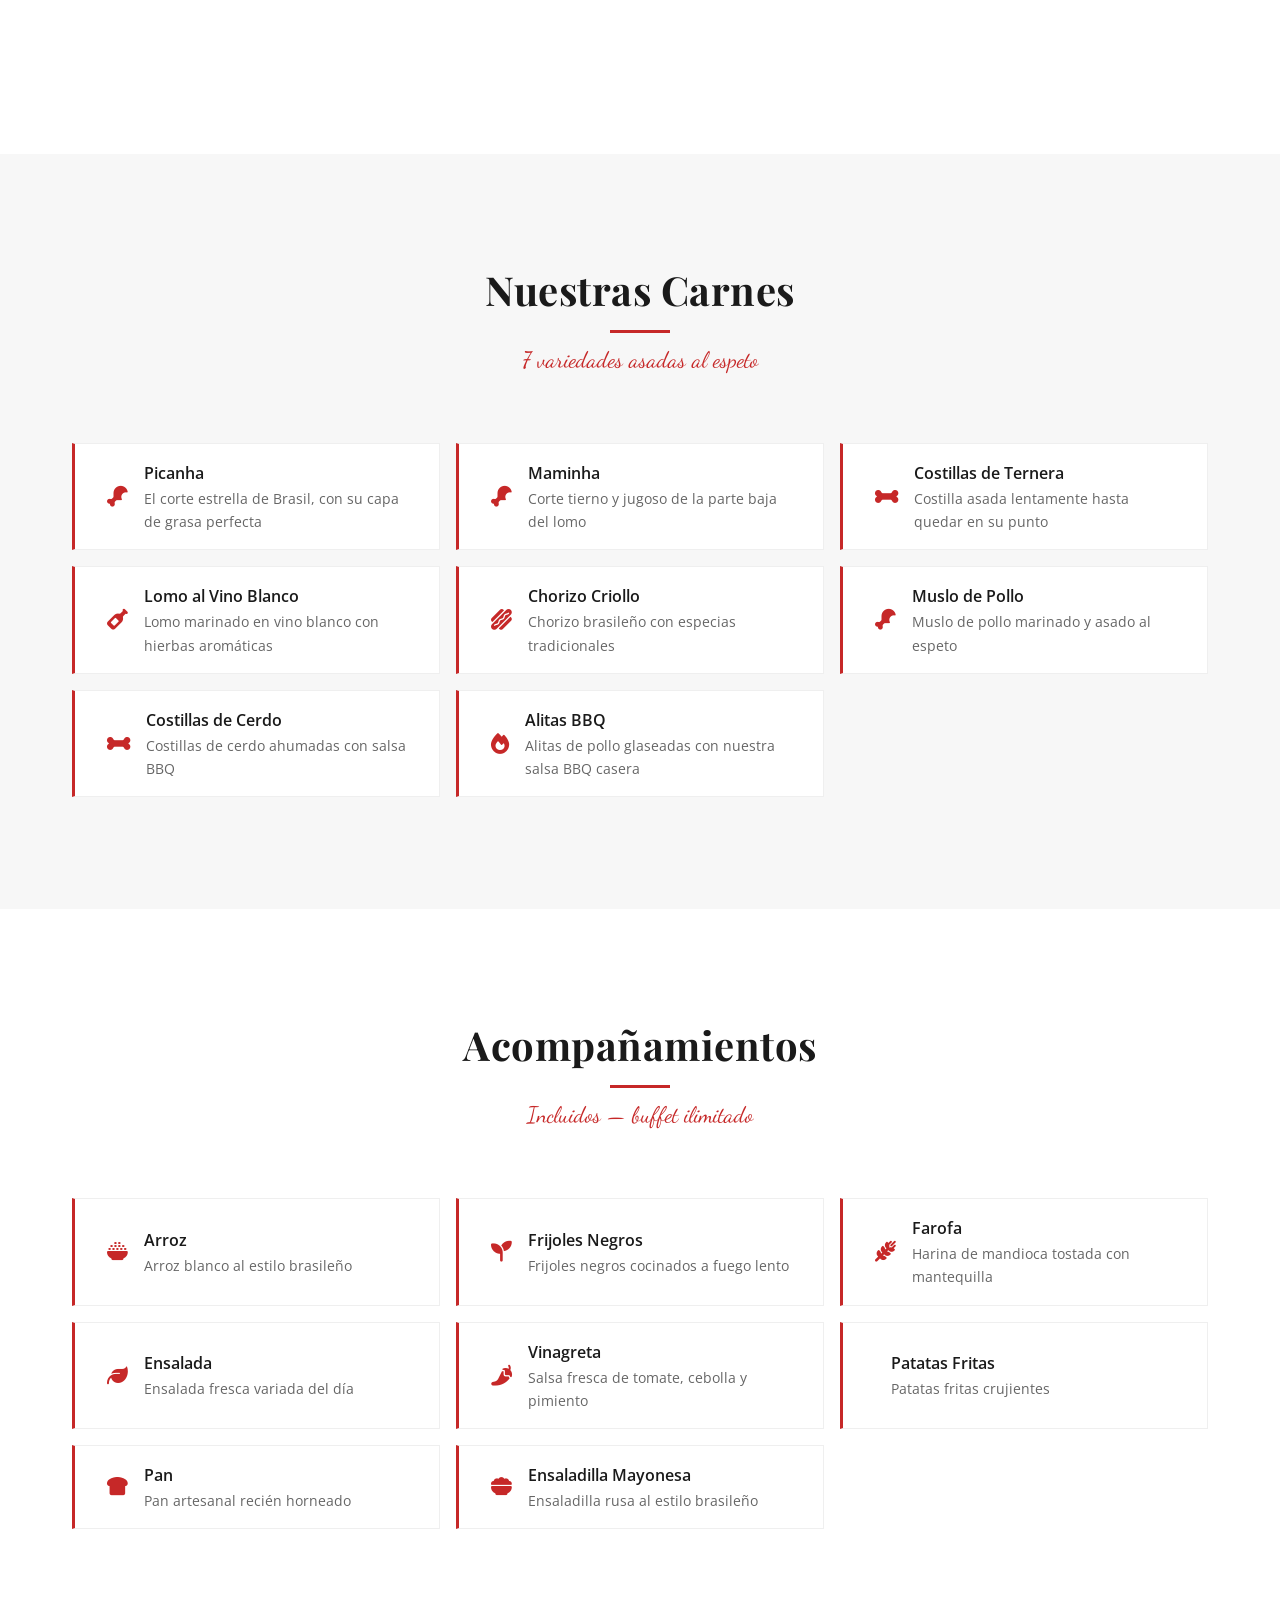
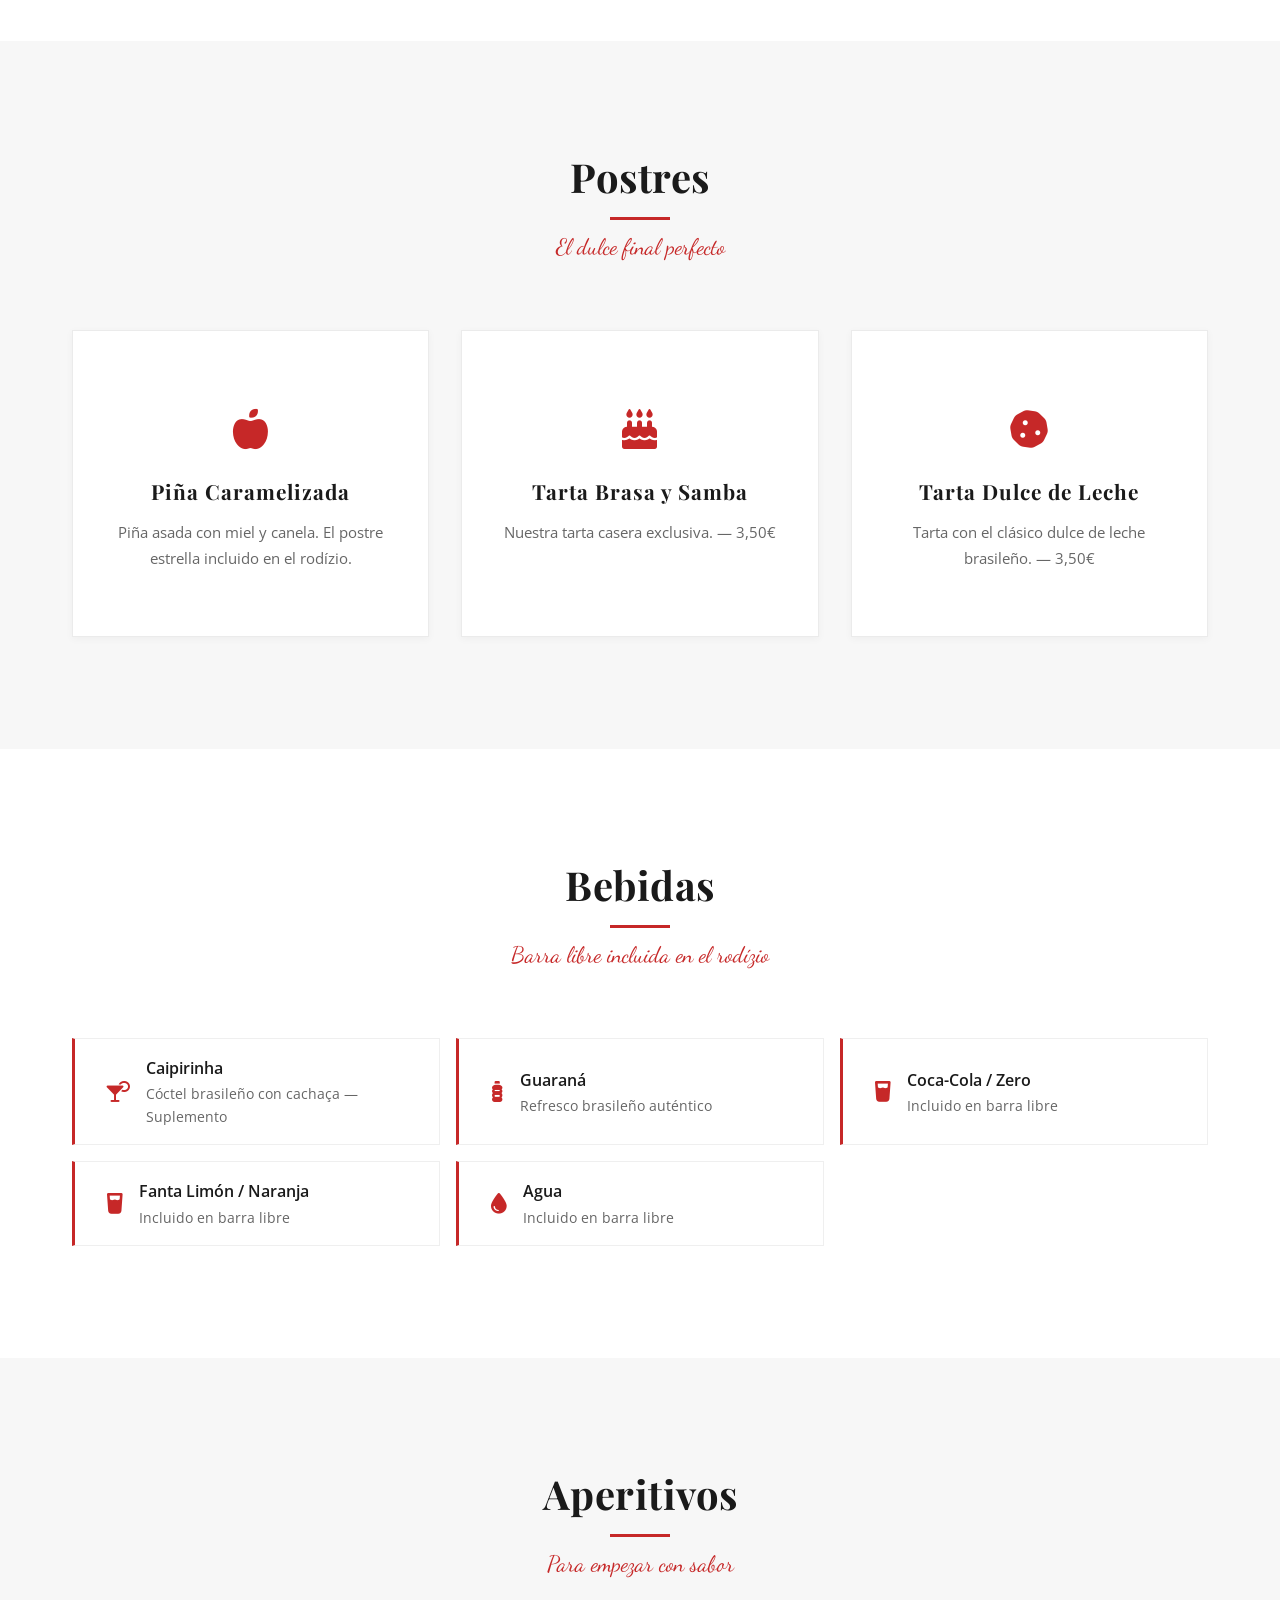
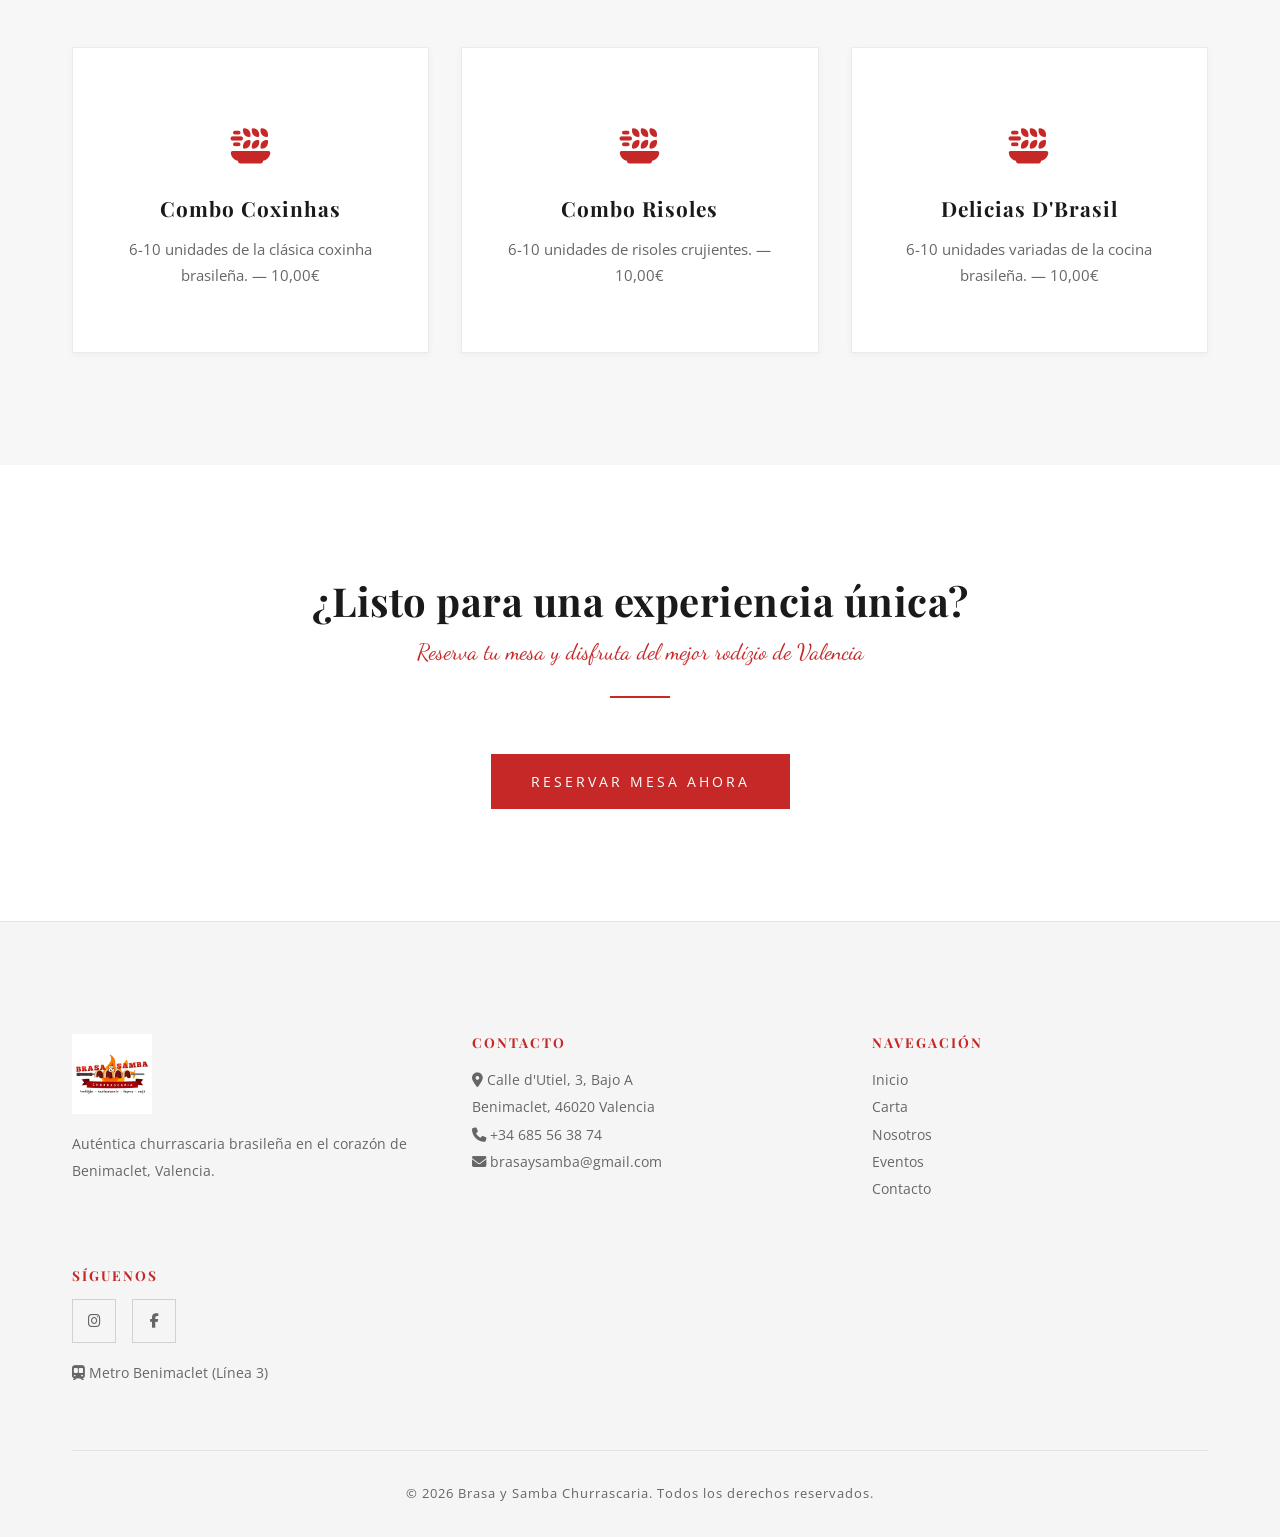
==== commit b6cdeac6: "feat: redesign completo do site Brasa y Samba - Renomeado "Brasa & Samba" para "Brasa y Samba" em to" ====
--- a/cardapio.html
+++ b/cardapio.html
@@ -3,19 +3,19 @@
 <head>
   <meta charset="UTF-8">
   <meta name="viewport" content="width=device-width, initial-scale=1.0">
-  <meta name="description" content="Carta de Brasa & Samba — Rodízio de 7 carnes, acompañamientos ilimitados, postres y bebidas. Desde 23,90€.">
-  <meta property="og:title" content="Carta | Brasa & Samba Churrascaria">
+  <meta name="description" content="Carta de Brasa y Samba — Rodízio de 7 carnes, acompañamientos ilimitados, postres y bebidas. Desde 23,90€.">
+  <meta property="og:title" content="Carta | Brasa y Samba Churrascaria">
   <meta property="og:description" content="Rodízio de 7 carnes, acompañamientos ilimitados, postres y bebidas. Desde 23,90€ entre semana.">
-  <meta property="og:image" content="assets/images/logo.jpeg">
+  <meta property="og:image" content="assets/images/logonovo.JPEG">
   <meta property="og:type" content="restaurant.menu">
   <meta property="og:locale" content="es_ES">
-  <title>Carta | Brasa & Samba Churrascaria</title>
+  <title>Carta | Brasa y Samba Churrascaria</title>
   <link rel="preconnect" href="https://fonts.googleapis.com">
   <link rel="preconnect" href="https://fonts.gstatic.com" crossorigin>
   <link href="https://fonts.googleapis.com/css2?family=Playfair+Display:wght@400;700;900&family=Open+Sans:wght@300;400;600;700&family=Dancing+Script:wght@400;700&display=swap" rel="stylesheet">
   <link rel="stylesheet" href="https://cdnjs.cloudflare.com/ajax/libs/font-awesome/6.5.1/css/all.min.css" integrity="sha512-DTOQO9RWCH3ppGqcWaEA1BIZOC6xxalwEsw9c2QQeAIftl+Vegovlnee1c9QX4TctnWMn13TZye+giMm8e2LwA==" crossorigin="anonymous" referrerpolicy="no-referrer">
   <link rel="stylesheet" href="css/style.css">
-  <link rel="icon" href="assets/images/logo.jpeg" type="image/jpeg">
+  <link rel="icon" href="assets/images/logonovo.JPEG" type="image/jpeg">
 </head>
 <body>
 
@@ -23,7 +23,7 @@
   <nav class="navbar scrolled" id="navbar">
     <div class="container">
       <a href="index.html" class="navbar-logo">
-        <img src="assets/images/logo.jpeg" alt="Brasa & Samba Logo">
+        <img src="assets/images/logonovo.JPEG" alt="Brasa y Samba Logo">
       </a>
       <ul class="navbar-menu" id="navMenu">
         <li><a href="index.html">Inicio</a></li>
@@ -42,7 +42,7 @@
   </nav>
 
   <!-- HERO SMALL -->
-  <section class="hero hero-small" style="background: linear-gradient(135deg, #0D0D0D 0%, #1a0a0a 50%, #0D0D0D 100%);">
+  <section class="hero hero-small" style="background: #F7F7F7;">
     <div class="hero-content">
       <h1>Nuestra Carta</h1>
       <span class="accent-text">Rodízio de carnes a la brasa</span>
@@ -253,7 +253,7 @@
         </div>
         <div class="card card-icon">
           <div class="icon" aria-hidden="true"><i class="fa-solid fa-cake-candles"></i></div>
-          <h3>Tarta Brasa & Samba</h3>
+          <h3>Tarta Brasa y Samba</h3>
           <p>Nuestra tarta casera exclusiva. — 3,50€</p>
         </div>
         <div class="card card-icon">
@@ -345,7 +345,7 @@
       <div class="fade-in">
         <h2>¿Listo para una experiencia única?</h2>
         <p class="section-subtitle">Reserva tu mesa y disfruta del mejor rodízio de Valencia</p>
-        <div style="width: 60px; height: 2px; background: var(--color-gold); margin: 1.5rem auto;"></div>
+        <div style="width: 60px; height: 2px; background: #C62828; margin: 1.5rem auto;"></div>
         <a href="contato.html" class="btn btn-primary" style="margin-top: 2rem;">Reservar Mesa Ahora</a>
       </div>
     </div>
@@ -356,7 +356,7 @@
     <div class="container">
       <div class="footer-grid">
         <div class="footer-col">
-          <img src="assets/images/logo.jpeg" alt="Brasa & Samba" class="footer-logo">
+          <img src="assets/images/logonovo.JPEG" alt="Brasa y Samba" class="footer-logo">
           <p>Auténtica churrascaria brasileña en el corazón de Benimaclet, Valencia.</p>
         </div>
         <div class="footer-col">
@@ -384,7 +384,7 @@
         </div>
       </div>
       <div class="footer-bottom">
-        <p>&copy; 2026 Brasa & Samba Churrascaria. Todos los derechos reservados.</p>
+        <p>&copy; 2026 Brasa y Samba Churrascaria. Todos los derechos reservados.</p>
       </div>
     </div>
   </footer>
--- a/css/style.css
+++ b/css/style.css
@@ -1,5 +1,5 @@
 /* ========================================
-   BRASA & SAMBA — Premium Dark Design System
+   BRASA Y SAMBA — Premium Dark Design System
    Inspired by upscale steakhouse aesthetics
    ======================================== */
 
@@ -10,21 +10,21 @@
   --color-primary: #C62828;
   --color-primary-dark: #8E0000;
   --color-primary-light: #EF5350;
-  --color-gold: #D4A843;
-  --color-gold-dark: #B8902F;
-  --color-gold-light: #E8C76A;
-  --color-dark: #0D0D0D;
-  --color-dark-medium: #1A1A1A;
-  --color-dark-light: #252525;
-  --color-dark-card: #1E1E1E;
+  --color-gold: #B8902F;
+  --color-gold-dark: #9A7825;
+  --color-gold-light: #D4A843;
+  --color-dark: #FFFFFF;
+  --color-dark-medium: #F7F7F7;
+  --color-dark-light: #F0F0F0;
+  --color-dark-card: #FFFFFF;
   --color-cream: #F5E6C8;
   --color-cream-dark: #D4C5A9;
-  --color-white: #FFFFFF;
-  --color-text: #E8E0D0;
-  --color-text-muted: #9E9484;
-  --color-border: rgba(212, 168, 67, 0.15);
-  --color-border-strong: rgba(212, 168, 67, 0.35);
-  --color-overlay: rgba(13, 13, 13, 0.65);
+  --color-white: #1A1A1A;
+  --color-text: #333333;
+  --color-text-muted: #666666;
+  --color-border: rgba(0, 0, 0, 0.08);
+  --color-border-strong: rgba(0, 0, 0, 0.15);
+  --color-overlay: rgba(255, 255, 255, 0.7);
 
   --font-heading: 'Playfair Display', Georgia, serif;
   --font-body: 'Open Sans', Arial, sans-serif;
@@ -37,10 +37,10 @@
   --spacing-xl: 7rem;
   --spacing-2xl: 10rem;
 
-  --shadow-sm: 0 2px 8px rgba(0,0,0,0.3);
-  --shadow-md: 0 4px 16px rgba(0,0,0,0.4);
-  --shadow-lg: 0 8px 32px rgba(0,0,0,0.5);
-  --shadow-gold: 0 4px 20px rgba(212, 168, 67, 0.15);
+  --shadow-sm: 0 2px 8px rgba(0,0,0,0.06);
+  --shadow-md: 0 4px 16px rgba(0,0,0,0.08);
+  --shadow-lg: 0 8px 32px rgba(0,0,0,0.1);
+  --shadow-gold: 0 4px 20px rgba(198, 40, 40, 0.1);
 
   --radius-sm: 2px;
   --radius-md: 4px;
@@ -92,8 +92,8 @@
 
 /* Selection */
 ::selection {
-  background: var(--color-gold);
-  color: var(--color-dark);
+  background: var(--color-primary);
+  color: #FFFFFF;
 }
 
 /* ========================================
@@ -113,7 +113,7 @@
 
 .accent-text {
   font-family: var(--font-accent);
-  color: var(--color-gold);
+  color: var(--color-primary);
 }
 
 .section-title {
@@ -131,14 +131,14 @@
   content: '';
   display: block;
   width: 60px;
-  height: 2px;
-  background: var(--color-gold);
+  height: 3px;
+  background: var(--color-primary);
   margin: var(--spacing-sm) auto 0;
 }
 
 .section-subtitle {
   font-family: var(--font-accent);
-  color: var(--color-gold);
+  color: var(--color-primary);
   font-size: 1.4rem;
   margin-top: var(--spacing-xs);
 }
@@ -175,10 +175,10 @@
 }
 
 .navbar.scrolled {
-  background: rgba(13, 13, 13, 0.95);
+  background: rgba(255, 255, 255, 0.97);
   backdrop-filter: blur(10px);
   -webkit-backdrop-filter: blur(10px);
-  box-shadow: 0 1px 0 var(--color-border);
+  box-shadow: 0 1px 4px rgba(0,0,0,0.08);
   padding: 0.6rem 0;
 }
 
@@ -191,9 +191,7 @@
 .navbar-logo img {
   height: 55px;
   width: auto;
-  border-radius: var(--radius-full);
   transition: var(--transition);
-  border: 2px solid var(--color-border-strong);
 }
 
 .navbar.scrolled .navbar-logo img {
@@ -207,7 +205,7 @@
 }
 
 .navbar-menu a {
-  color: var(--color-white);
+  color: #333;
   font-weight: 400;
   font-size: 0.85rem;
   text-transform: uppercase;
@@ -222,8 +220,8 @@
   bottom: -2px;
   left: 50%;
   width: 0;
-  height: 1px;
-  background: var(--color-gold);
+  height: 2px;
+  background: var(--color-primary);
   transition: var(--transition);
   transform: translateX(-50%);
 }
@@ -235,21 +233,21 @@
 
 .navbar-menu a:hover,
 .navbar-menu a.active {
-  color: var(--color-gold);
+  color: var(--color-primary);
 }
 
 .navbar-cta {
-  background: transparent !important;
-  color: var(--color-gold) !important;
+  background: var(--color-primary) !important;
+  color: #FFFFFF !important;
   padding: 0.5rem 1.5rem !important;
-  border: 1px solid var(--color-gold) !important;
+  border: 1px solid var(--color-primary) !important;
   letter-spacing: 2.5px !important;
   font-size: 0.85rem !important;
 }
 
 .navbar-cta:hover {
-  background: var(--color-gold) !important;
-  color: var(--color-dark) !important;
+  background: var(--color-primary-dark) !important;
+  color: #FFFFFF !important;
   transform: none;
 }
 
@@ -272,7 +270,7 @@
 .hamburger span {
   width: 28px;
   height: 2px;
-  background: var(--color-white);
+  background: #333;
   border-radius: 0;
   transition: var(--transition);
 }
@@ -309,7 +307,7 @@
   align-items: center;
   justify-content: center;
   text-align: center;
-  color: var(--color-white);
+  color: #1A1A1A;
   background-size: cover;
   background-position: center;
   background-attachment: fixed;
@@ -333,12 +331,9 @@
 }
 
 .hero-logo {
-  width: 160px;
-  height: 160px;
-  border-radius: var(--radius-full);
+  width: 220px;
+  height: auto;
   margin: 0 auto var(--spacing-md);
-  box-shadow: var(--shadow-lg);
-  border: 3px solid var(--color-border-strong);
 }
 
 .hero h1 {
@@ -391,37 +386,37 @@
 }
 
 .btn-primary {
-  background: var(--color-gold);
-  color: var(--color-dark);
+  background: var(--color-primary);
+  color: #FFFFFF;
 }
 
 .btn-primary:hover {
-  background: var(--color-gold-light);
+  background: var(--color-primary-dark);
   box-shadow: var(--shadow-gold);
   transform: translateY(-2px);
 }
 
 .btn-secondary {
   background: transparent;
-  color: var(--color-gold);
-  border: 1px solid var(--color-gold);
+  color: var(--color-primary);
+  border: 1px solid var(--color-primary);
 }
 
 .btn-secondary:hover {
-  background: var(--color-gold);
-  color: var(--color-dark);
+  background: var(--color-primary);
+  color: #FFFFFF;
   transform: translateY(-2px);
 }
 
 .btn-outline {
   background: transparent;
-  color: var(--color-white);
-  border: 1px solid var(--color-white);
+  color: #333;
+  border: 1px solid #333;
 }
 
 .btn-outline:hover {
-  background: var(--color-white);
-  color: var(--color-dark);
+  background: #333;
+  color: #FFFFFF;
   transform: translateY(-2px);
 }
 
@@ -446,7 +441,7 @@
 
 .section-dark .section-title h2::after,
 .section-alt .section-title h2::after {
-  background: var(--color-gold);
+  background: var(--color-primary);
 }
 
 /* ========================================
@@ -459,10 +454,11 @@
 }
 
 .card {
-  background: var(--color-dark-card);
-  border: 1px solid var(--color-border);
+  background: #FFFFFF;
+  border: 1px solid rgba(0,0,0,0.08);
   overflow: hidden;
   transition: var(--transition);
+  box-shadow: 0 2px 8px rgba(0,0,0,0.04);
 }
 
 .card:hover {
@@ -483,7 +479,7 @@
 
 .card-body h3 {
   margin-bottom: var(--spacing-xs);
-  color: var(--color-white);
+  color: #1A1A1A;
 }
 
 .card-body p {
@@ -500,7 +496,7 @@
 .card-icon .icon {
   font-size: 2.5rem;
   margin-bottom: var(--spacing-sm);
-  color: var(--color-gold);
+  color: var(--color-primary);
 }
 
 .card-icon h3 {
@@ -517,11 +513,11 @@
 
 .item-icon i,
 .contact-icon i {
-  color: var(--color-gold);
+  color: var(--color-primary);
 }
 
 .day-icon i {
-  color: var(--color-white);
+  color: var(--color-primary);
 }
 
 /* ========================================
@@ -536,25 +532,26 @@
 }
 
 .price-badge {
-  background: var(--color-dark-card);
-  color: var(--color-white);
-  border: 1px solid var(--color-border);
+  background: #FFFFFF;
+  color: #1A1A1A;
+  border: 1px solid rgba(0,0,0,0.1);
   padding: var(--spacing-lg) var(--spacing-md);
   text-align: center;
   min-width: 240px;
   transition: var(--transition);
   position: relative;
+  box-shadow: 0 2px 8px rgba(0,0,0,0.04);
 }
 
 .price-badge:hover {
-  border-color: var(--color-gold);
+  border-color: var(--color-primary);
   box-shadow: var(--shadow-gold);
   transform: translateY(-3px);
 }
 
 .price-badge.featured {
-  border-color: var(--color-gold);
-  background: linear-gradient(135deg, var(--color-dark-card) 0%, rgba(212, 168, 67, 0.08) 100%);
+  border-color: var(--color-primary);
+  background: linear-gradient(135deg, #FFFFFF 0%, rgba(198, 40, 40, 0.04) 100%);
   transform: scale(1.05);
 }
 
@@ -565,8 +562,8 @@
   left: 50%;
   transform: translateX(-50%);
   width: 60px;
-  height: 2px;
-  background: var(--color-gold);
+  height: 3px;
+  background: var(--color-primary);
 }
 
 .price-badge.featured:hover {
@@ -579,7 +576,7 @@
   letter-spacing: 3px;
   font-weight: 400;
   margin-bottom: var(--spacing-sm);
-  color: var(--color-gold);
+  color: var(--color-primary);
 }
 
 .price-badge .price {
@@ -587,7 +584,7 @@
   font-size: 3rem;
   font-weight: 900;
   line-height: 1;
-  color: var(--color-white);
+  color: #1A1A1A;
 }
 
 .price-badge .price small {
@@ -652,8 +649,8 @@
   justify-content: center;
   width: 56px;
   height: 56px;
-  border: 1px solid var(--color-gold);
-  color: var(--color-gold);
+  border: 2px solid var(--color-primary);
+  color: var(--color-primary);
   font-family: var(--font-heading);
   font-size: 1.3rem;
   font-weight: 700;
@@ -685,15 +682,15 @@
   align-items: center;
   gap: var(--spacing-sm);
   padding: var(--spacing-sm) var(--spacing-md);
-  background: var(--color-dark-card);
-  border: 1px solid var(--color-border);
-  border-left: 3px solid var(--color-gold);
+  background: #FFFFFF;
+  border: 1px solid rgba(0,0,0,0.06);
+  border-left: 3px solid var(--color-primary);
   transition: var(--transition);
 }
 
 .menu-item:hover {
-  background: var(--color-dark-light);
-  border-color: var(--color-border-strong);
+  background: #FAFAFA;
+  border-color: rgba(0,0,0,0.1);
   transform: translateX(5px);
 }
 
@@ -705,7 +702,7 @@
 
 .menu-item .item-name {
   font-weight: 600;
-  color: var(--color-white);
+  color: #1A1A1A;
 }
 
 .menu-item .item-desc {
@@ -735,9 +732,9 @@
 }
 
 .form-group label {
-  font-weight: 400;
+  font-weight: 600;
   font-size: 0.8rem;
-  color: var(--color-gold);
+  color: var(--color-primary);
   text-transform: uppercase;
   letter-spacing: 2px;
 }
@@ -746,9 +743,9 @@
 .form-group textarea,
 .form-group select {
   padding: 0.9rem 1rem;
-  border: 1px solid var(--color-border);
-  background: var(--color-dark-card);
-  color: var(--color-white);
+  border: 1px solid rgba(0,0,0,0.15);
+  background: #FFFFFF;
+  color: #333;
   font-family: var(--font-body);
   font-size: 1rem;
   transition: var(--transition);
@@ -756,15 +753,15 @@
 
 .form-group input::placeholder,
 .form-group textarea::placeholder {
-  color: var(--color-text-muted);
+  color: #999;
 }
 
 .form-group input:focus,
 .form-group textarea:focus,
 .form-group select:focus {
   outline: none;
-  border-color: var(--color-gold);
-  box-shadow: 0 0 0 1px rgba(212, 168, 67, 0.2);
+  border-color: var(--color-primary);
+  box-shadow: 0 0 0 2px rgba(198, 40, 40, 0.1);
 }
 
 .form-group textarea {
@@ -775,15 +772,15 @@
 .form-group select {
   appearance: none;
   -webkit-appearance: none;
-  background-image: url("data:image/svg+xml,%3Csvg xmlns='http://www.w3.org/2000/svg' width='12' height='12' viewBox='0 0 12 12'%3E%3Cpath fill='%23D4A843' d='M6 8L1 3h10z'/%3E%3C/svg%3E");
+  background-image: url("data:image/svg+xml,%3Csvg xmlns='http://www.w3.org/2000/svg' width='12' height='12' viewBox='0 0 12 12'%3E%3Cpath fill='%23C62828' d='M6 8L1 3h10z'/%3E%3C/svg%3E");
   background-repeat: no-repeat;
   background-position: right 1rem center;
   padding-right: 2.5rem;
 }
 
 .form-group select option {
-  background: var(--color-dark-card);
-  color: var(--color-white);
+  background: #FFFFFF;
+  color: #333;
 }
 
 .form-row {
@@ -828,7 +825,7 @@
 }
 
 .contact-item a:hover {
-  color: var(--color-gold);
+  color: var(--color-primary);
 }
 
 .map-container {
@@ -844,7 +841,6 @@
   width: 100%;
   height: 100%;
   border: none;
-  filter: grayscale(0.3) brightness(0.8);
 }
 
 /* ========================================
@@ -854,22 +850,23 @@
   display: grid;
   grid-template-columns: 120px 1fr;
   gap: var(--spacing-md);
-  background: var(--color-dark-card);
-  border: 1px solid var(--color-border);
+  background: #FFFFFF;
+  border: 1px solid rgba(0,0,0,0.08);
   padding: var(--spacing-md);
   transition: var(--transition);
   align-items: center;
+  box-shadow: 0 2px 8px rgba(0,0,0,0.04);
 }
 
 .event-card:hover {
-  border-color: var(--color-gold);
+  border-color: var(--color-primary);
   box-shadow: var(--shadow-gold);
   transform: translateY(-3px);
 }
 
 .event-day {
   text-align: center;
-  border: 1px solid var(--color-gold);
+  border: 1px solid var(--color-primary);
   padding: var(--spacing-sm);
 }
 
@@ -877,13 +874,13 @@
   font-family: var(--font-heading);
   font-size: 1.2rem;
   font-weight: 700;
-  color: var(--color-gold);
+  color: var(--color-primary);
 }
 
 .event-day .day-icon {
   font-size: 1.8rem;
   margin-top: 0.3rem;
-  color: var(--color-gold);
+  color: var(--color-primary);
 }
 
 .event-details h3 {
@@ -916,26 +913,26 @@
   justify-content: center;
   width: 44px;
   height: 44px;
-  border: 1px solid var(--color-border-strong);
-  color: var(--color-gold);
+  border: 1px solid rgba(0,0,0,0.15);
+  color: var(--color-primary);
   font-size: 1.1rem;
   transition: var(--transition);
 }
 
 .social-links a:hover {
-  background: var(--color-gold);
-  color: var(--color-dark);
-  border-color: var(--color-gold);
+  background: var(--color-primary);
+  color: #FFFFFF;
+  border-color: var(--color-primary);
 }
 
 /* ========================================
    FOOTER
    ======================================== */
 .footer {
-  background: var(--color-dark);
+  background: #F5F5F5;
   color: var(--color-text-muted);
   padding: var(--spacing-xl) 0 var(--spacing-md);
-  border-top: 1px solid var(--color-border);
+  border-top: 1px solid rgba(0,0,0,0.08);
 }
 
 .footer-grid {
@@ -946,12 +943,12 @@
 }
 
 .footer-col h4 {
-  color: var(--color-gold);
+  color: var(--color-primary);
   margin-bottom: var(--spacing-sm);
   font-size: 0.85rem;
   text-transform: uppercase;
   letter-spacing: 2px;
-  font-weight: 400;
+  font-weight: 700;
 }
 
 .footer-col p,
@@ -962,15 +959,13 @@
 }
 
 .footer-col a:hover {
-  color: var(--color-gold);
+  color: var(--color-primary);
 }
 
 .footer-col .footer-logo {
-  height: 70px;
-  width: 70px;
-  border-radius: var(--radius-full);
+  height: 80px;
+  width: auto;
   margin-bottom: var(--spacing-sm);
-  border: 2px solid var(--color-border-strong);
 }
 
 .footer-bottom {
@@ -1038,13 +1033,13 @@
     width: 80%;
     max-width: 350px;
     height: 100vh;
-    background: rgba(13, 13, 13, 0.98);
+    background: rgba(255, 255, 255, 0.98);
     flex-direction: column;
     justify-content: center;
     gap: var(--spacing-md);
     transition: var(--transition);
     box-shadow: var(--shadow-lg);
-    border-left: 1px solid var(--color-border);
+    border-left: 1px solid rgba(0,0,0,0.08);
   }
 
   .navbar-menu.active {
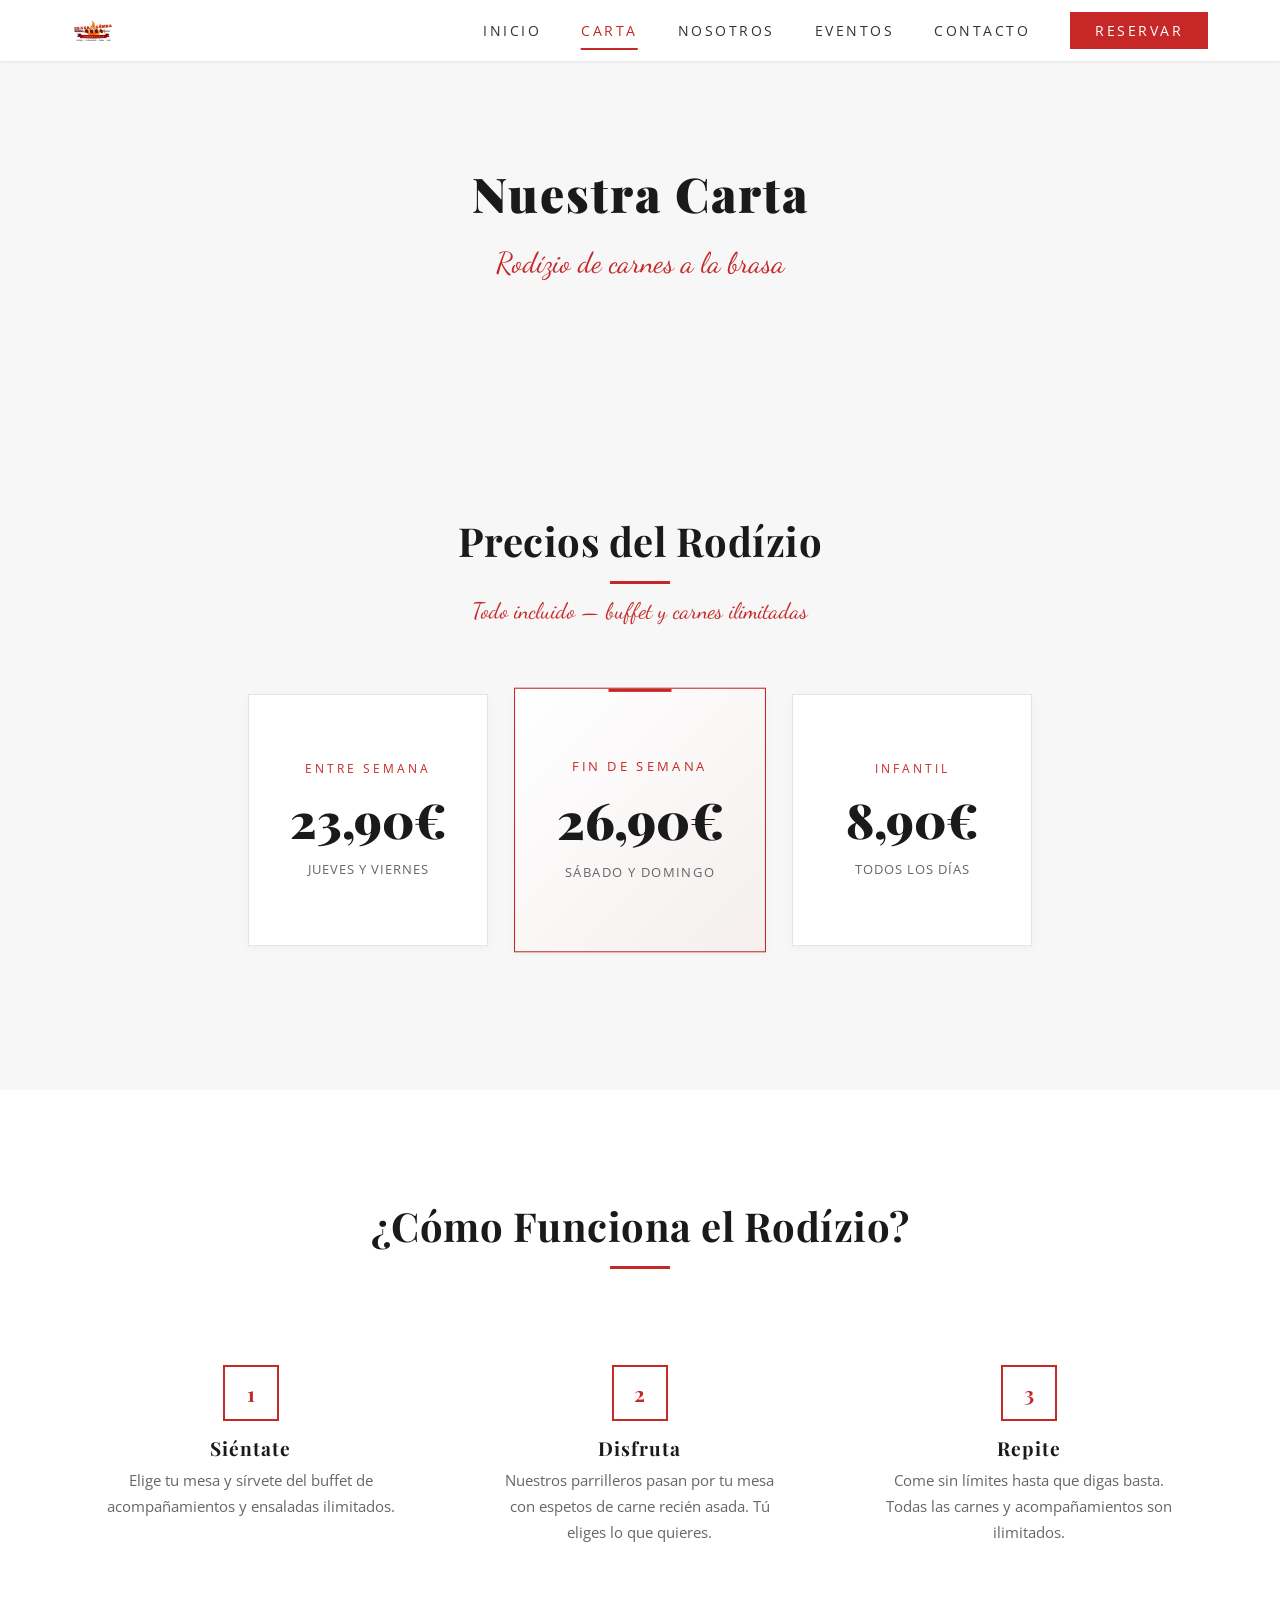
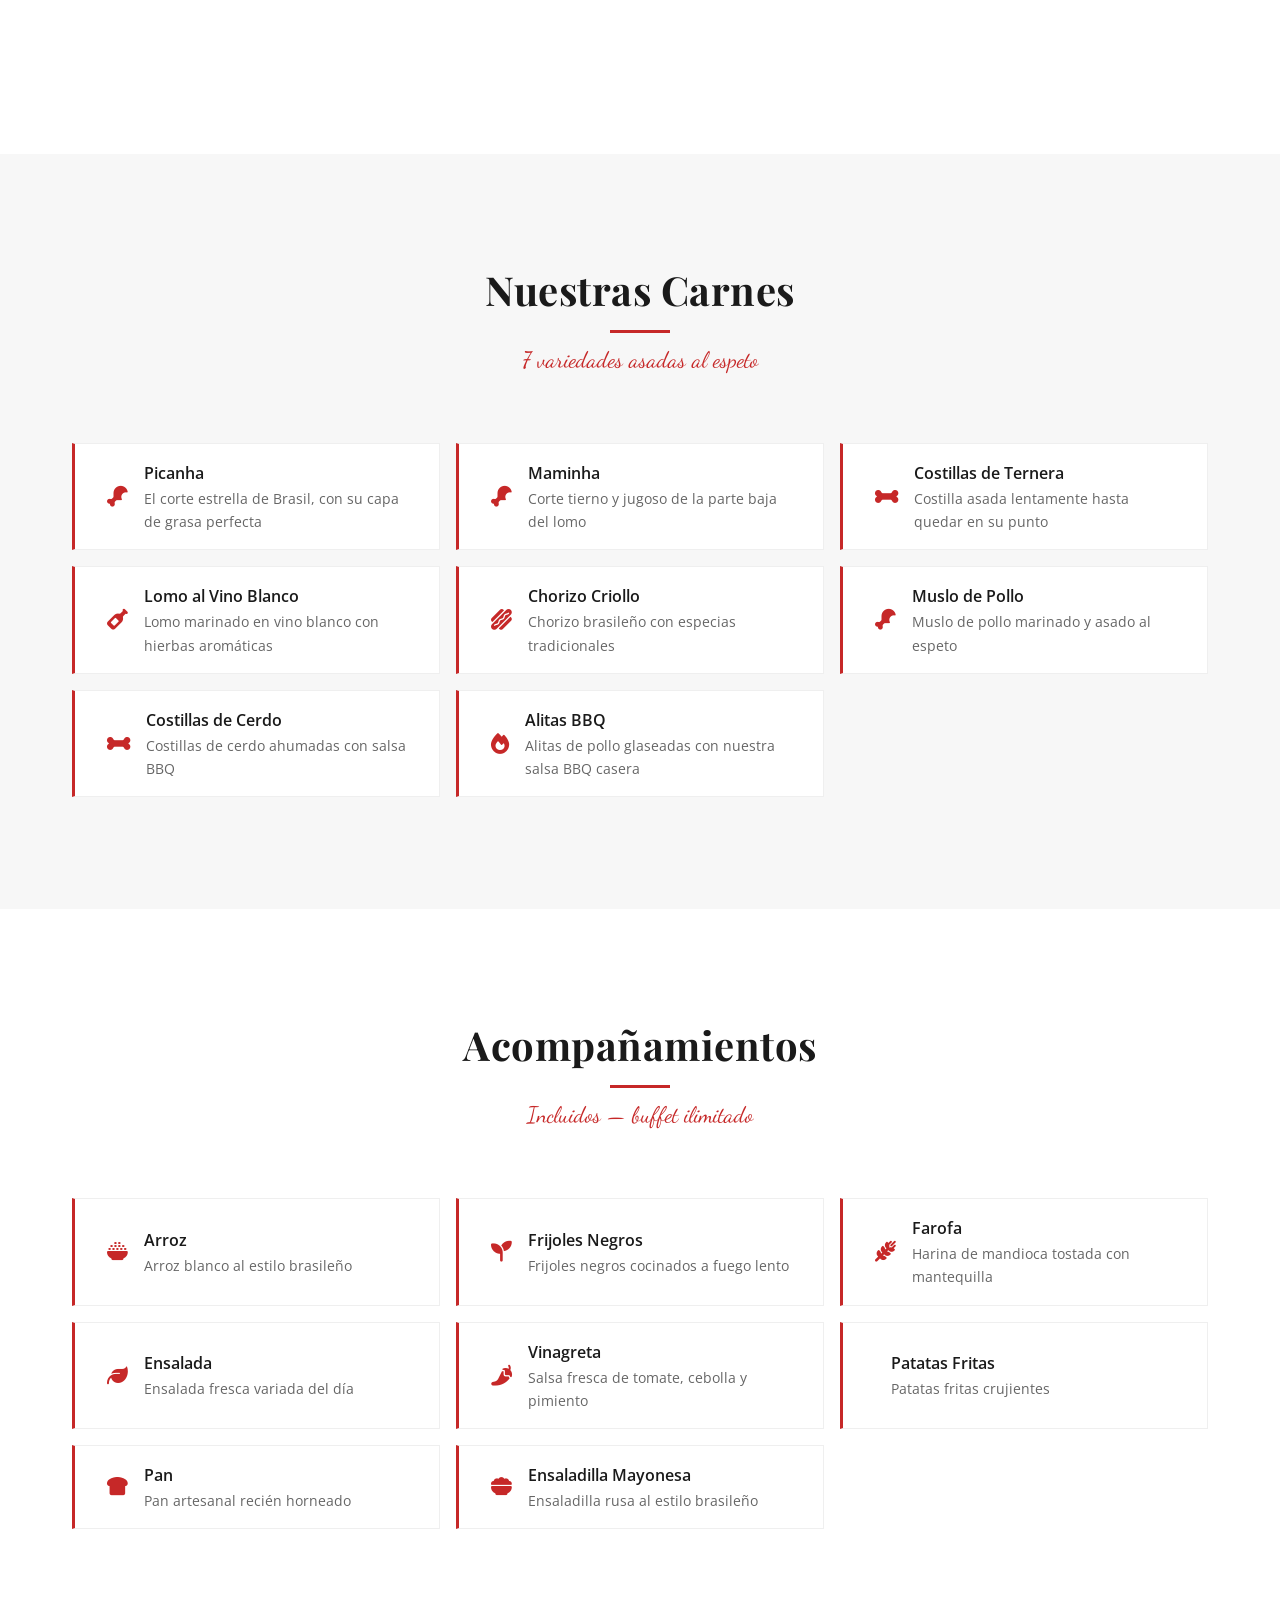
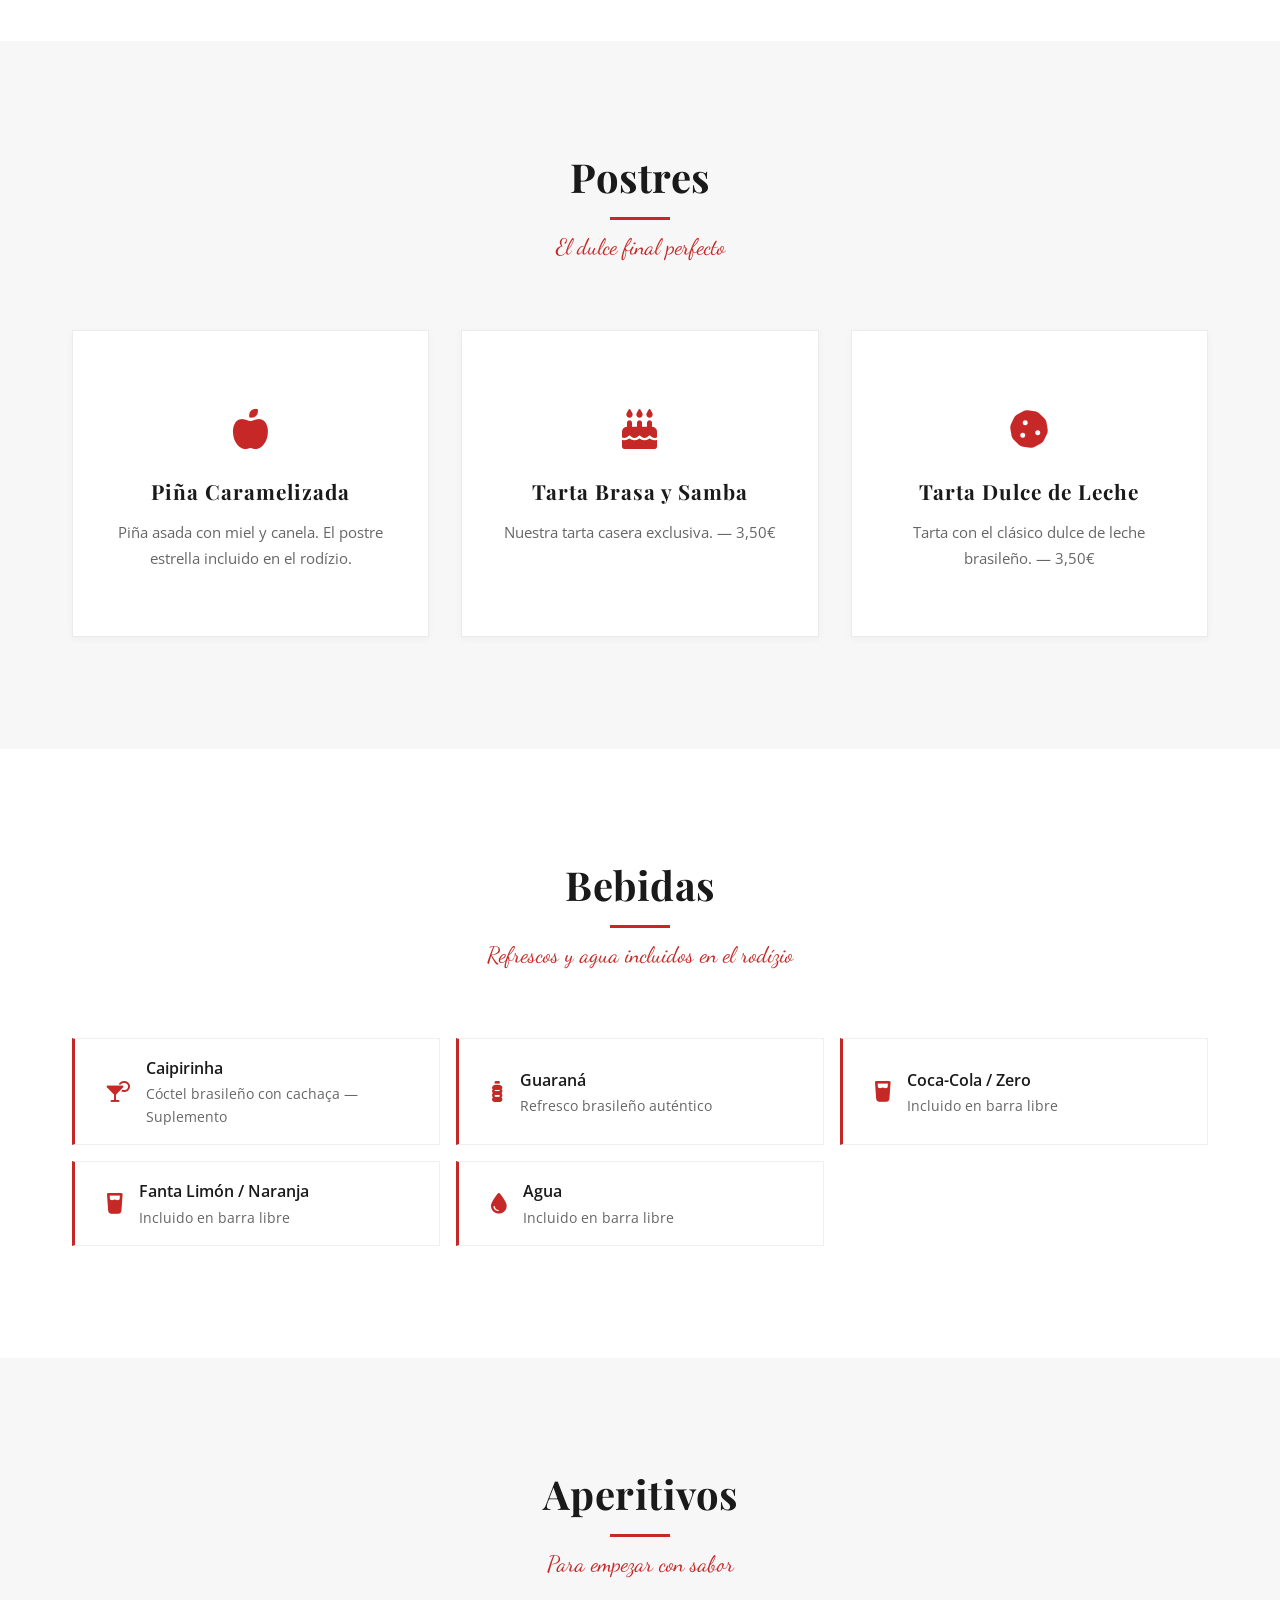
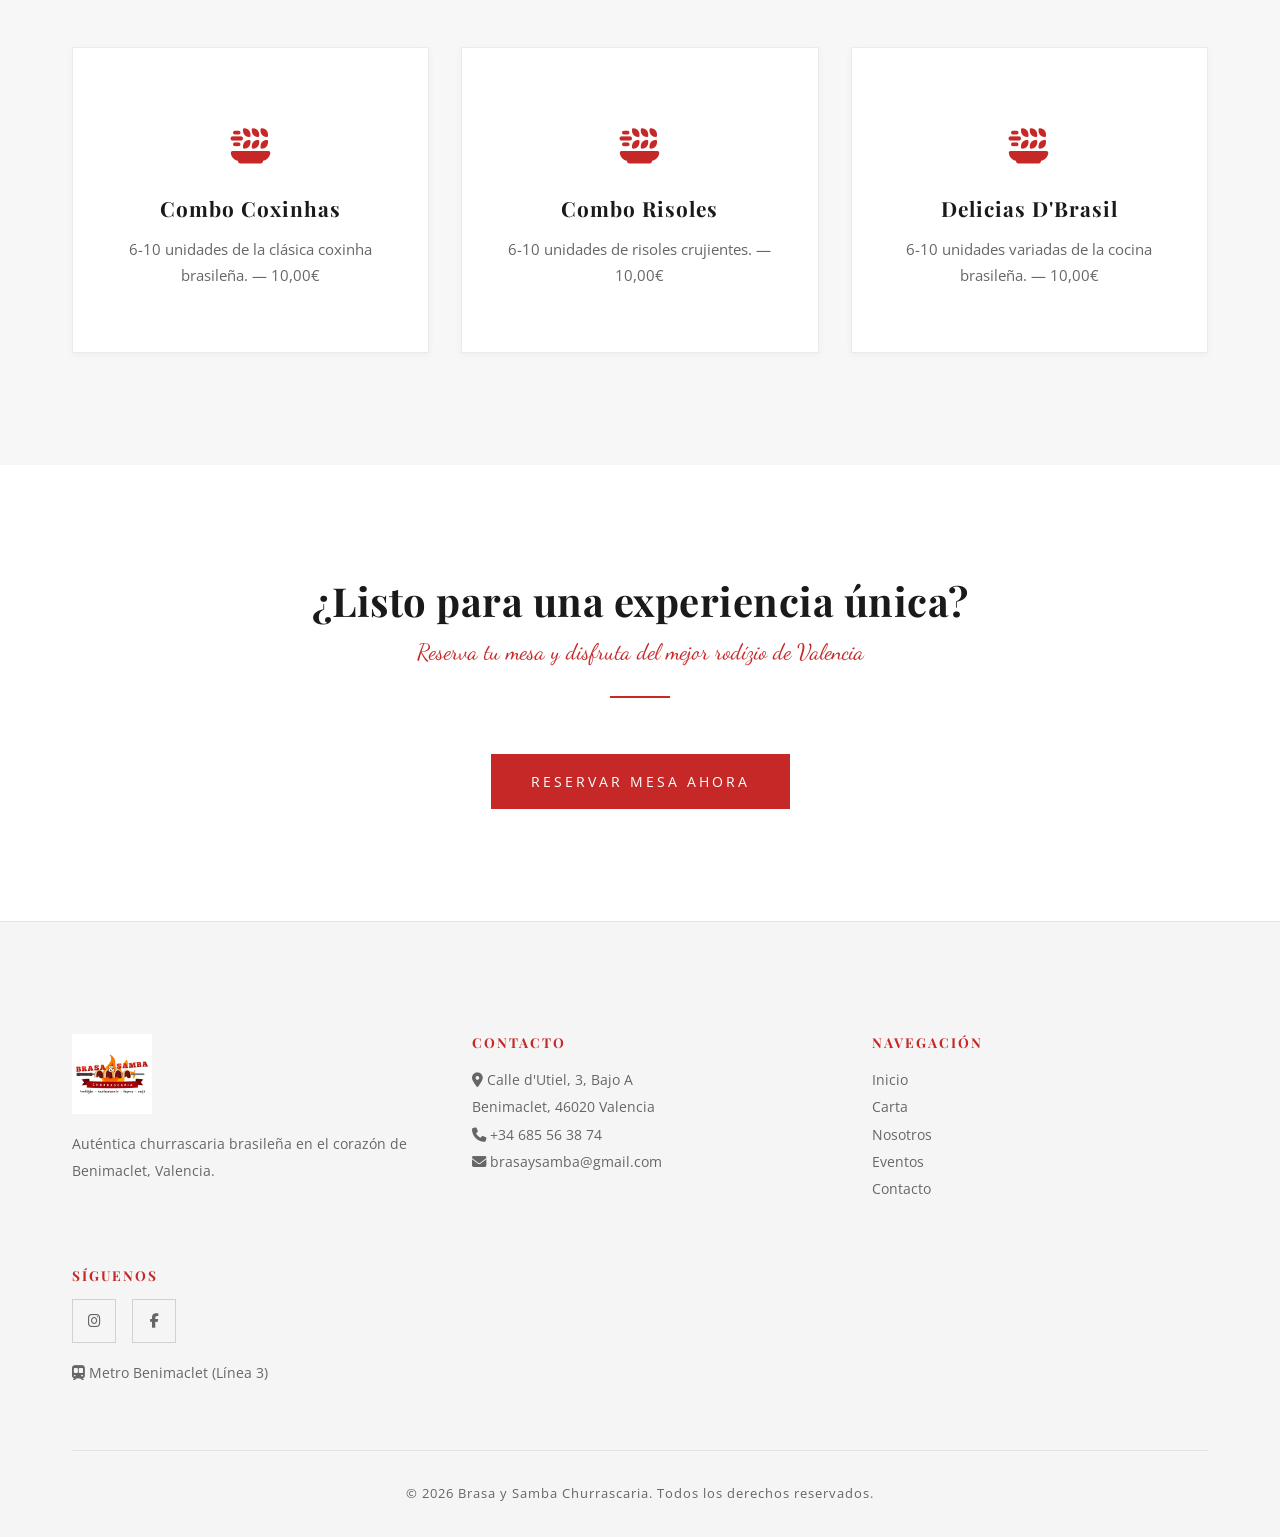
==== commit ea61dada: "fix: remover menção de caipirinha inclusa no rodízio Ajusta textos para deixar claro que apenas refr" ====
--- a/cardapio.html
+++ b/cardapio.html
@@ -54,7 +54,7 @@
     <div class="container">
       <div class="section-title fade-in">
         <h2>Precios del Rodízio</h2>
-        <p class="section-subtitle">Todo incluido — barra libre de bebidas</p>
+        <p class="section-subtitle">Todo incluido — buffet y carnes ilimitadas</p>
       </div>
       <div class="price-section fade-in">
         <div class="price-badge">
@@ -270,7 +270,7 @@
     <div class="container">
       <div class="section-title fade-in">
         <h2>Bebidas</h2>
-        <p class="section-subtitle">Barra libre incluida en el rodízio</p>
+        <p class="section-subtitle">Refrescos y agua incluidos en el rodízio</p>
       </div>
       <div class="menu-grid fade-in">
         <div class="menu-item">
